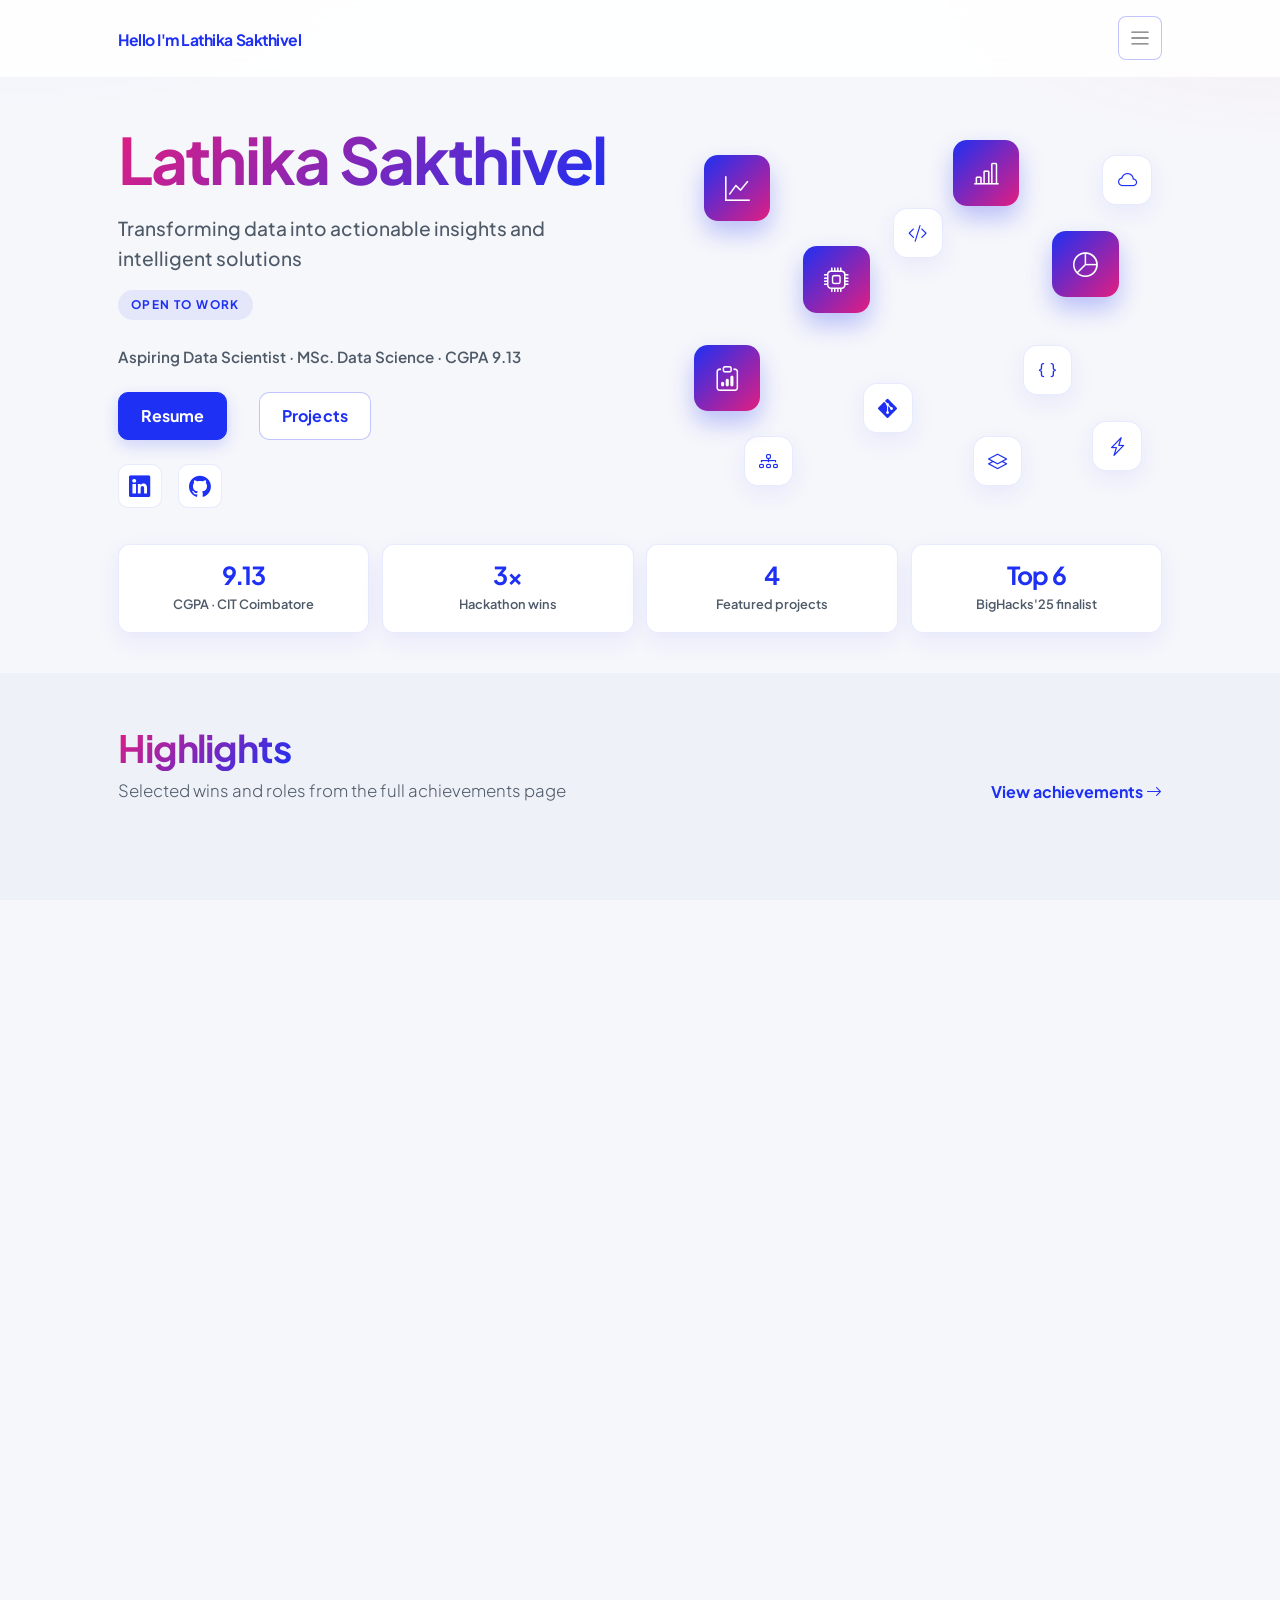
==== index.html @ 899dee3c "Show the About photos in full so they are not cropped. Co-authored-by: Cursor <cursoragent@cursor.co" ====
<!DOCTYPE html>
<html lang="en">
    <head>
        <meta charset="utf-8" />
        <meta name="viewport" content="width=device-width, initial-scale=1, shrink-to-fit=no" />
        <meta name="description" content="Data Science Portfolio of Lathika Sakthivel - AI Developer, ML Engineer, and Data Analyst" />
        <meta name="author" content="Lathika Sakthivel" />
        <title>Portfolio - Lathika Sakthivel</title>
        <link rel="canonical" href="https://lathikasakthivel.github.io/" />
        <!-- Favicon-->
        <link rel="icon" type="image/x-icon" href="assets/favicon.ico" />
        <!-- Custom Google font-->
        <link rel="preconnect" href="https://fonts.googleapis.com" />
        <link rel="preconnect" href="https://fonts.gstatic.com" crossorigin />
        <link href="https://fonts.googleapis.com/css2?family=Plus+Jakarta+Sans:wght@100;200;300;400;500;600;700;800;900&amp;display=swap" rel="stylesheet" />
        <!-- Bootstrap icons-->
        <link href="https://cdn.jsdelivr.net/npm/bootstrap-icons@1.8.1/font/bootstrap-icons.css" rel="stylesheet" />
        <!-- Core theme CSS (includes Bootstrap)-->
        <link href="css/styles.css" rel="stylesheet" />
        <link href="css/enhance.css?v=3" rel="stylesheet" />
    </head>
    <body class="d-flex flex-column h-100">
        <main class="flex-shrink-0">
            <!-- Navigation-->
            <nav class="navbar navbar-expand-lg navbar-light bg-white py-3 site-nav sticky-top">
                <div class="container px-5">
                    <a class="navbar-brand" href="/"><span class="fw-bolder text-primary">Hello I'm Lathika Sakthivel</span></a>
                    <button class="navbar-toggler" type="button" data-bs-toggle="collapse" data-bs-target="#navbarSupportedContent" aria-controls="navbarSupportedContent" aria-expanded="false" aria-label="Toggle navigation"><span class="navbar-toggler-icon"></span></button>
                    <div class="collapse navbar-collapse" id="navbarSupportedContent">
                        <ul class="navbar-nav ms-auto mb-2 mb-lg-0 small fw-bolder">
                            <li class="nav-item"><a class="nav-link" href="/">Home</a></li>
                            <li class="nav-item"><a class="nav-link" href="about.html">About</a></li>
                            <li class="nav-item"><a class="nav-link" href="resume.html">Resume</a></li>
                            <li class="nav-item"><a class="nav-link" href="projects.html">Projects</a></li>
                            <li class="nav-item"><a class="nav-link" href="skills.html">Skills</a></li>
                            <li class="nav-item"><a class="nav-link" href="achievements.html">Achievements</a></li>
                            <li class="nav-item"><a class="nav-link" href="gallery.html">Gallery</a></li>
                            <li class="nav-item"><a class="nav-link" href="contact.html">Contact</a></li>
                        </ul>
                    </div>
                </div>
            </nav>
            <!-- Header-->
            <header class="py-5 hero home-hero">
                <div class="container px-5 pb-5">
                    <div class="row gx-5 align-items-center gy-4">
                        <div class="col-lg-6">
                            <div class="hero-copy text-center text-lg-start">
                                <h1 class="display-3 fw-bolder mb-5"><span class="text-gradient d-inline">Lathika Sakthivel</span></h1>
                                <div class="fs-3 fw-light text-muted">Transforming data into actionable insights and intelligent solutions</div>
                                <div class="fs-4 fw-light text-muted mb-5 status-pill">OPEN TO WORK</div>
                                <p class="hero-kicker">Aspiring Data Scientist · MSc. Data Science · CGPA 9.13</p>
                                <div class="d-grid gap-3 d-sm-flex justify-content-sm-center justify-content-lg-start mb-3">
                                    <a class="btn btn-primary btn-lg px-5 py-3 me-sm-3 fs-6 fw-bolder" href="resume.html">Resume</a>
                                    <a class="btn btn-outline-dark btn-lg px-5 py-3 fs-6 fw-bolder" href="projects.html">Projects</a>
                                </div>
                                <div class="d-flex justify-content-center justify-content-lg-start fs-2 gap-3 mt-4 social-links">
                                    <a class="social-link" href="https://www.linkedin.com/in/lathika-sakthivel-data?utm_source=share&utm_campaign=share_via&utm_content=profile&utm_medium=android_app" aria-label="LinkedIn"><i class="bi bi-linkedin"></i></a>
                                    <a class="social-link" href="https://github.com/lathikasakthivel" aria-label="GitHub"><i class="bi bi-github"></i></a>
                                </div>
                            </div>
                        </div>
                        <div class="col-lg-6">
                            <div class="hero-float" aria-hidden="true">
                                <span class="float-icon is-data d1"><i class="bi bi-graph-up"></i></span>
                                <span class="float-icon is-data d2"><i class="bi bi-bar-chart-line"></i></span>
                                <span class="float-icon is-data d3"><i class="bi bi-pie-chart"></i></span>
                                <span class="float-icon is-data d4"><i class="bi bi-cpu"></i></span>
                                <span class="float-icon is-data d5"><i class="bi bi-clipboard-data"></i></span>
                                <span class="float-icon d6"><i class="bi bi-code-slash"></i></span>
                                <span class="float-icon d7"><i class="bi bi-braces"></i></span>
                                <span class="float-icon d8"><i class="bi bi-cloud"></i></span>
                                <span class="float-icon d9"><i class="bi bi-git"></i></span>
                                <span class="float-icon d10"><i class="bi bi-diagram-3"></i></span>
                                <span class="float-icon d11"><i class="bi bi-layers"></i></span>
                                <span class="float-icon d12"><i class="bi bi-lightning-charge"></i></span>
                            </div>
                        </div>
                    </div>
                    <div class="hero-stats">
                        <div class="stat-card">
                            <strong>9.13</strong>
                            <span>CGPA · CIT Coimbatore</span>
                        </div>
                        <div class="stat-card">
                            <strong>3×</strong>
                            <span>Hackathon wins</span>
                        </div>
                        <div class="stat-card">
                            <strong>4</strong>
                            <span>Featured projects</span>
                        </div>
                        <div class="stat-card">
                            <strong>Top 6</strong>
                            <span>BigHacks'25 finalist</span>
                        </div>
                    </div>
                </div>
            </header>
            <!-- Highlights-->
            <section class="bg-light py-5">
                <div class="container px-5">
                    <div class="home-section-head">
                        <div>
                            <h2 class="display-5 fw-bolder mb-2"><span class="text-gradient d-inline">Highlights</span></h2>
                            <p class="lead mb-0">Selected wins and roles from the full achievements page</p>
                        </div>
                        <a class="home-link" href="achievements.html">View achievements <i class="bi bi-arrow-right"></i></a>
                    </div>
                    <div class="row g-4">
                        <div class="col-md-6 col-xl-3">
                            <a class="card highlight-card h-100 text-decoration-none" href="achievements.html">
                                <img src="assets/UnHack'25.jpeg" class="card-img-top" alt="UnHack 2025 Hackathon">
                                <div class="card-body p-4">
                                    <span class="badge bg-primary mb-2">Winner</span>
                                    <h3 class="card-title">UnHack 2025</h3>
                                    <p class="card-text mb-0">KLA · problem-solving under time constraints</p>
                                </div>
                            </a>
                        </div>
                        <div class="col-md-6 col-xl-3">
                            <a class="card highlight-card h-100 text-decoration-none" href="achievements.html">
                                <img src="assets/Thinnklytics'25.jpeg" class="card-img-top" alt="Thinklytics Login 2025">
                                <div class="card-body p-4">
                                    <span class="badge bg-primary mb-2">Winner</span>
                                    <h3 class="card-title">Thinklytics Login 2025</h3>
                                    <p class="card-text mb-0">PSG College of Technology</p>
                                </div>
                            </a>
                        </div>
                        <div class="col-md-6 col-xl-3">
                            <a class="card highlight-card h-100 text-decoration-none" href="achievements.html">
                                <img src="assets/CodeSprint'25.jpeg" class="card-img-top" alt="Code Sprint Login 2025">
                                <div class="card-body p-4">
                                    <span class="badge bg-primary mb-2">Winner</span>
                                    <h3 class="card-title">Code Sprint Login 2025</h3>
                                    <p class="card-text mb-0">PSG College of Technology</p>
                                </div>
                            </a>
                        </div>
                        <div class="col-md-6 col-xl-3">
                            <a class="card highlight-card h-100 text-decoration-none" href="achievements.html">
                                <img src="assets/WEC.jpg" class="card-img-top" alt="Women Empowerment Cell">
                                <div class="card-body p-4">
                                    <span class="badge bg-secondary mb-2">Leadership</span>
                                    <h3 class="card-title">Joint Secretary</h3>
                                    <p class="card-text mb-0">Women Empowerment Cell · CIT</p>
                                </div>
                            </a>
                        </div>
                    </div>
                </div>
            </section>
            <!-- Featured projects-->
            <section class="py-5">
                <div class="container px-5">
                    <div class="home-section-head">
                        <div>
                            <h2 class="display-5 fw-bolder mb-2"><span class="text-gradient d-inline">Featured projects</span></h2>
                            <p class="lead mb-0">A snapshot of the work on the projects page</p>
                        </div>
                        <a class="home-link" href="projects.html">View all projects <i class="bi bi-arrow-right"></i></a>
                    </div>
                    <div class="row g-4">
                        <div class="col-lg-4">
                            <div class="card project-card h-100">
                                <div class="p-4">
                                    <h3 class="fw-bolder">AutoEDA</h3>
                                    <p>An AutoEDA platform leveraging LSTM Autoencoders, RNNs, and Attention Mechanisms to automate EDA processes and detect anomalies in complex datasets. Reduced manual EDA time by 70%.</p>
                                    <p class="tech-row"><span class="tech-badge">Python</span><span class="tech-badge">TensorFlow</span><span class="tech-badge">LSTM</span><span class="tech-badge">Flask</span></p>
                                    <a href="projects.html" class="btn btn-outline-dark mt-2">Read more</a>
                                </div>
                            </div>
                        </div>
                        <div class="col-lg-4">
                            <div class="card project-card h-100">
                                <div class="p-4">
                                    <h3 class="fw-bolder">NetraTax</h3>
                                    <p>A full-stack GNN-powered fraud detection system to analyze GST invoice networks and identify suspicious patterns like shell companies, circular trading, and duplicate invoices.</p>
                                    <p class="tech-row"><span class="tech-badge">Python</span><span class="tech-badge">FastAPI</span><span class="tech-badge">PyTorch-Geometric</span></p>
                                    <a href="projects.html" class="btn btn-outline-dark mt-2">Read more</a>
                                </div>
                            </div>
                        </div>
                        <div class="col-lg-4">
                            <div class="card project-card h-100">
                                <div class="p-4">
                                    <h3 class="fw-bolder">Air Quality Monitoring</h3>
                                    <p>An IoT and ML integrated system for real-time industrial air quality monitoring with safety alerts, reducing manual monitoring time by 70% and forecasting critical events 5 minutes in advance.</p>
                                    <p class="tech-row"><span class="tech-badge">ESP32</span><span class="tech-badge">Python</span><span class="tech-badge">Streamlit</span><span class="tech-badge">Firebase</span></p>
                                    <a href="projects.html" class="btn btn-outline-dark mt-2">Read more</a>
                                </div>
                            </div>
                        </div>
                    </div>
                </div>
            </section>
            <!-- Skills teaser-->
            <section class="bg-light py-5">
                <div class="container px-5">
                    <div class="home-section-head">
                        <div>
                            <h2 class="display-5 fw-bolder mb-2"><span class="text-gradient d-inline">Skills</span></h2>
                            <p class="lead mb-0">Core tools from the full skills page</p>
                        </div>
                        <a class="home-link" href="skills.html">View all skills <i class="bi bi-arrow-right"></i></a>
                    </div>
                    <div class="home-skill-wrap">
                        <span class="tech-badge">Python</span>
                        <span class="tech-badge">C#</span>
                        <span class="tech-badge">SQL</span>
                        <span class="tech-badge">ASP.NET Core</span>
                        <span class="tech-badge">Next.js</span>
                        <span class="tech-badge">React</span>
                        <span class="tech-badge">PyTorch</span>
                        <span class="tech-badge">TensorFlow</span>
                        <span class="tech-badge">Scikit-learn</span>
                        <span class="tech-badge">PowerBI</span>
                        <span class="tech-badge">LSTM / Autoencoders</span>
                        <span class="tech-badge">Graph Neural Networks</span>
                        <span class="tech-badge">Pandas</span>
                        <span class="tech-badge">NumPy</span>
                        <span class="tech-badge">Streamlit</span>
                        <span class="tech-badge">Data Visualization</span>
                    </div>
                </div>
            </section>
            <!-- Gallery trailer-->
            <section class="py-5">
                <div class="container px-5">
                    <div class="home-section-head">
                        <div>
                            <h2 class="display-5 fw-bolder mb-2"><span class="text-gradient d-inline">From the gallery</span></h2>
                            <p class="lead mb-0">Event photos from hackathons, expos, and leadership work</p>
                        </div>
                        <a class="home-link" href="gallery.html">Open gallery <i class="bi bi-arrow-right"></i></a>
                    </div>
                    <div class="home-gallery">
                        <a class="home-shot card" href="gallery.html">
                            <img src="assets/UNHACK2.jpeg" alt="UnHack 2025 Hackathon">
                            <span>UnHack 2025 · Winner</span>
                        </a>
                        <a class="home-shot card" href="gallery.html">
                            <img src="assets/BigHacks'25.jpeg" alt="BigHacks'25">
                            <span>BigHacks'25 · Top 6</span>
                        </a>
                        <a class="home-shot card" href="gallery.html">
                            <img src="assets/COLIGO1.jpeg" alt="ColigoAI Design Challenge">
                            <span>ColigoAI · 2nd Runner Up</span>
                        </a>
                        <a class="home-shot card" href="gallery.html">
                            <img src="assets/KARPAGAM.jpeg" alt="National Level Project Expo 2025">
                            <span>Project Expo · Top 20</span>
                        </a>
                        <a class="home-shot card" href="gallery.html">
                            <img src="assets/PaperPresentation'25.jpeg" alt="Paper Presentation Mechatrix'25">
                            <span>Mechatrix'25 · Runner Up</span>
                        </a>
                        <a class="home-shot card" href="gallery.html">
                            <img src="assets/WEC2.jpeg" alt="Women Empowerment Cell">
                            <span>Women Empowerment Cell</span>
                        </a>
                    </div>
                </div>
            </section>
            <!-- About teaser-->
            <section class="bg-light py-5">
                <div class="container px-5">
                    <div class="row gx-5 align-items-center gy-4">
                        <div class="col-lg-5">
                            <div class="about-mosaic">
                                <img src="assets/Rotaract.jpeg" alt="Rotaract Club of CIT">
                                <img src="assets/EDC2.jpeg" alt="Entrepreneur Development Cell">
                            </div>
                        </div>
                        <div class="col-lg-7">
                            <h2 class="display-5 fw-bolder mb-3"><span class="text-gradient d-inline">About Me</span></h2>
                            <p class="lead fw-light mb-4">Aspiring Data Scientist with a strong foundation in machine learning and deep learning techniques</p>
                            <div class="about-copy">
                                <p class="text-muted">As an aspiring Data Scientist pursuing my MSc. in Data Science with a stellar CGPA of 9.13, I am passionate about transforming complex data into actionable insights. I completed a 6-month Software Developer internship at Intellifer Systems (June 2026 – November 2026), working on PranaLabs with ASP.NET Core, Next.js, and PostgreSQL.</p>
                                <p class="text-muted">I've developed innovative solutions like AutoEDA, an automated exploratory data analysis platform using LSTM Autoencoders and Attention Mechanisms, and NetraTax, a GNN-powered tax fraud detection system.</p>
                            </div>
                            <a class="btn btn-outline-dark mt-3" href="about.html">More about me</a>
                        </div>
                    </div>
                </div>
            </section>
            <!-- Call to action-->
            <section class="py-5 bg-gradient-primary-to-secondary text-white">
                <div class="container px-5 my-5">
                    <div class="text-center">
                        <h2 class="display-4 fw-bolder mb-4">Let's build something together</h2>
                        <a class="btn btn-outline-light btn-lg px-5 py-3 fs-6 fw-bolder" href="contact.html">Contact me</a>
                    </div>
                </div>
            </section>
        </main>
        <!-- Footer-->
        <footer class="bg-white py-4 mt-auto">
            <div class="container px-5">
            </div>
        </footer>
        <!-- Bootstrap core JS-->
        <script src="https://cdn.jsdelivr.net/npm/bootstrap@5.2.3/dist/js/bootstrap.bundle.min.js"></script>
        <!-- Core theme JS-->
        <script src="js/scripts.js"></script>
        <script src="js/enhance.js?v=2"></script>
    </body>
</html>
---- css/enhance.css ----
/* ============================================================
   Portfolio UI — unified design system
   Palette: primary #1e30f3 · secondary #e21e80 · light surfaces
   ============================================================ */

:root {
  --primary: #1e30f3;
  --secondary: #e21e80;
  --background: #f6f7fb;
  --surface: #ffffff;
  --text: #1b2430;
  --muted-text: #4f5a68;
  --border: rgba(30, 48, 243, 0.1);
  --shadow: 0 8px 24px rgba(30, 48, 243, 0.07);
  --radius: 12px;
  --transition: 0.35s cubic-bezier(0.22, 1, 0.36, 1);
  --nav-h: 4.25rem;
  --page-pad: clamp(1rem, 4vw, 3rem);
  --card-pad: clamp(1.2rem, 3vw, 3rem);
  --ease-out: cubic-bezier(0.22, 1, 0.36, 1);
}

html {
  scroll-behavior: smooth;
  overflow-x: hidden;
  -webkit-text-size-adjust: 100%;
}

body {
  color: var(--text);
  background-color: var(--background);
  line-height: 1.7;
  overflow-x: hidden;
  overflow-wrap: break-word;
  min-height: 100vh;
  min-height: 100dvh;
}

body::before {
  content: "";
  pointer-events: none;
  position: fixed;
  inset: 0;
  z-index: 0;
  background:
    radial-gradient(720px 320px at 0% -8%, rgba(30, 48, 243, 0.05), transparent 58%),
    radial-gradient(640px 280px at 100% 0%, rgba(226, 30, 128, 0.04), transparent 55%);
}

main,
.navbar,
footer,
.skip-link {
  position: relative;
  z-index: 1;
}

img,
svg,
video,
iframe {
  max-width: 100%;
}

h1, h2, h3, h4, h5 {
  letter-spacing: -0.03em;
  line-height: 1.22;
  color: var(--text);
  text-wrap: balance;
  overflow-wrap: break-word;
  max-width: 100%;
  white-space: normal;
}

p {
  color: var(--muted-text);
}

.lead {
  color: var(--muted-text);
  line-height: 1.6;
  font-size: clamp(1rem, 1.4vw, 1.05rem);
  max-width: 40rem;
}

.text-center:not(.text-lg-start) .lead {
  margin-inline: auto;
}

@media (min-width: 992px) {
  .text-lg-start .lead,
  .text-lg-start .fs-3 {
    margin-inline: 0 auto;
  }
}

.text-muted {
  color: var(--muted-text) !important;
}

.text-gradient {
  color: var(--primary);
  background-image: linear-gradient(315deg, #1e30f3 0%, #e21e80 100%);
  -webkit-background-clip: text;
  background-clip: text;
  -webkit-text-fill-color: transparent;
  white-space: normal;
  box-decoration-break: clone;
  -webkit-box-decoration-break: clone;
}

.skip-link {
  position: absolute;
  left: 1rem;
  top: -3rem;
  z-index: 1100;
  background: var(--primary);
  color: #fff;
  padding: 0.55rem 0.85rem;
  border-radius: 8px;
  font-weight: 700;
}

.skip-link:focus {
  top: 0.75rem;
  color: #fff;
}

/* ---------- Nav ---------- */
.navbar {
  min-height: var(--nav-h);
}

.site-nav,
.navbar.sticky-top {
  backdrop-filter: blur(16px);
  background: rgba(255, 255, 255, 0.9) !important;
  border-bottom: 1px solid transparent;
  transition: box-shadow var(--transition), border-color var(--transition), background var(--transition);
  z-index: 1030;
}

.navbar.is-scrolled {
  border-bottom-color: var(--border);
  box-shadow: 0 6px 18px rgba(27, 36, 48, 0.05);
  background: rgba(255, 255, 255, 0.96) !important;
}

.navbar > .container {
  align-items: center;
}

.navbar-brand {
  flex: 0 1 auto;
  max-width: calc(100% - 4.5rem);
  min-width: 0;
  line-height: 1.2;
  overflow: hidden;
  text-overflow: ellipsis;
  white-space: nowrap;
}

.navbar-brand span {
  font-weight: 800;
  letter-spacing: -0.03em;
  font-size: 0.98rem;
}

.navbar-nav {
  gap: 0.1rem;
}

.navbar-nav .nav-link {
  color: var(--muted-text) !important;
  padding: 0.4rem 0.62rem !important;
  border-radius: 8px;
  font-size: 0.86rem;
  transition: color var(--transition), background var(--transition);
}

.navbar-nav .nav-link:hover,
.navbar-nav .nav-link:focus-visible {
  color: var(--primary) !important;
  background: rgba(30, 48, 243, 0.06);
}

.navbar-nav .nav-link.active {
  color: var(--primary) !important;
  background: rgba(30, 48, 243, 0.08);
}

.navbar-toggler {
  width: 44px;
  height: 44px;
  display: inline-flex;
  align-items: center;
  justify-content: center;
  border: 1px solid rgba(30, 48, 243, 0.28);
  background: #fff;
  border-radius: 8px;
  padding: 0.35rem;
  margin-left: auto;
  flex: 0 0 44px;
}

.navbar-toggler-icon {
  display: block;
  width: 1.35rem;
  height: 1.35rem;
}

.navbar-toggler:focus-visible {
  box-shadow: 0 0 0 3px rgba(30, 48, 243, 0.2);
}

@media (min-width: 1400px) {
  .navbar-brand {
    max-width: none;
    overflow: visible;
    white-space: normal;
  }

  .navbar-brand span {
    font-size: 1.02rem;
  }
}

/* Keep the hamburger until xxl so 8 links never wrap on laptops */
@media (max-width: 1399.98px) {
  .navbar-expand-lg .navbar-toggler {
    display: inline-flex !important;
  }

  .navbar-expand-lg .navbar-collapse {
    display: none !important;
    flex-basis: 100%;
    flex-grow: 1;
    align-items: stretch;
  }

  .navbar-expand-lg .navbar-collapse.show,
  .navbar-expand-lg .navbar-collapse.collapsing {
    display: flex !important;
    flex-direction: column;
  }

  .navbar-expand-lg .navbar-nav {
    flex-direction: column !important;
    padding-top: 0.35rem;
  }

  .navbar-expand-lg .navbar-nav .nav-link {
    padding: 0.7rem 0.8rem !important;
    font-size: 0.95rem;
  }

  .navbar-collapse.show,
  .navbar-collapse.collapsing {
    border-top: 1px solid var(--border);
    margin-top: 0.65rem;
    padding-top: 0.35rem;
  }
}

/* ---------- Buttons ---------- */
.btn {
  border-radius: 10px !important;
  font-weight: 700;
  letter-spacing: 0.01em;
  min-height: 44px;
  display: inline-flex;
  align-items: center;
  justify-content: center;
  white-space: nowrap;
  transition: transform var(--transition), box-shadow var(--transition), background var(--transition), border-color var(--transition), color var(--transition);
}

.btn-lg {
  min-height: 48px;
  padding: 0.7rem 1.35rem !important;
}

.btn-primary {
  background: var(--primary);
  border-color: var(--primary);
  box-shadow: 0 6px 16px rgba(30, 48, 243, 0.18);
}

.btn-primary:hover,
.btn-primary:focus-visible {
  background: #1826c2;
  border-color: #1826c2;
  transform: translateY(-2px);
  box-shadow: 0 12px 24px rgba(30, 48, 243, 0.24);
}

.btn-outline-dark {
  color: var(--primary);
  border-color: rgba(30, 48, 243, 0.28);
  background: var(--surface);
}

.btn-outline-dark:hover,
.btn-outline-dark:focus-visible {
  background: var(--primary);
  border-color: var(--primary);
  color: #fff;
  transform: translateY(-2px);
}

.btn-outline-light:hover,
.btn-outline-light:focus-visible {
  transform: translateY(-2px);
  color: var(--primary);
  background: #fff;
}

.btn:focus-visible {
  outline: 2px solid var(--primary);
  outline-offset: 3px;
}

/* ---------- Cards ---------- */
.card {
  background: var(--surface);
  border: 1px solid var(--border) !important;
  border-radius: var(--radius) !important;
  box-shadow: var(--shadow);
  overflow: hidden;
  transition: transform var(--transition), box-shadow var(--transition), border-color var(--transition);
}

.timeline-item.card,
.timeline .card {
  overflow: visible;
}

.rounded-4 {
  border-radius: var(--radius) !important;
}

.card:hover,
.cert-card:hover {
  transform: translateY(-5px);
  box-shadow: 0 16px 32px rgba(30, 48, 243, 0.12);
  border-color: rgba(30, 48, 243, 0.2) !important;
}

.card-img-top,
.carousel-item img {
  height: clamp(160px, 28vw, 210px);
  width: 100%;
  max-width: 100%;
  object-fit: cover;
  object-position: center;
  transition: transform 0.5s var(--ease-out);
}

.card:hover .card-img-top,
.card:hover .carousel-item img {
  transform: scale(1.04);
}

.card.overflow-hidden,
.carousel {
  overflow: hidden;
}

.card-title,
.card h2,
.card h5 {
  color: var(--text);
}

.row > *,
.col,
[class*="col-"] {
  min-width: 0;
}

.card-text,
.card p,
.card .col-lg-8,
.card .col-lg-8 div {
  max-width: none;
  color: var(--muted-text);
}

.card.mb-5,
.project-card.mb-5 {
  margin-bottom: 1.25rem !important;
}

.card.mb-4 {
  margin-bottom: 1rem !important;
}

.card ul {
  padding-left: 1.15rem;
  margin-bottom: 0;
}

.card li + li {
  margin-top: 0.35rem;
}

/* ---------- Hero ---------- */
.hero,
header.py-5 {
  padding-top: clamp(1.5rem, 4vw, 2.75rem) !important;
  padding-bottom: clamp(1.5rem, 3.5vw, 2.5rem) !important;
}

header .container.pb-5 {
  padding-bottom: 0 !important;
}

header h1.display-3 {
  font-size: clamp(1.6rem, 8vw, 4rem);
  font-weight: 800;
  margin-bottom: 1rem !important;
  max-width: 100%;
  min-width: 0;
}

header .fs-3 {
  font-size: clamp(1.02rem, 1.5vw, 1.22rem) !important;
  font-weight: 500 !important;
  color: var(--muted-text) !important;
  max-width: 36rem;
  line-height: 1.55;
  margin-bottom: 0.85rem;
}

.status-pill,
header .fs-4 {
  display: inline-flex;
  align-items: center;
  gap: 0.45rem;
  margin-top: 0.2rem;
  margin-bottom: 1.5rem !important;
  padding: 0.32rem 0.8rem;
  border-radius: 999px;
  background: rgba(30, 48, 243, 0.08);
  color: var(--primary) !important;
  font-size: 0.74rem !important;
  font-weight: 700 !important;
  letter-spacing: 0.12em;
  text-transform: uppercase;
}

.profile {
  height: 20.5rem !important;
  width: 20.5rem !important;
  max-width: min(20.5rem, 86vw);
  max-height: min(20.5rem, 86vw);
  margin-top: 0 !important;
  border-radius: 24px !important;
  box-shadow: 0 18px 40px rgba(30, 48, 243, 0.16);
  overflow: hidden;
}

.profile .profile-img {
  height: 100% !important;
  max-height: none !important;
  width: 100%;
  object-fit: cover;
  object-position: top center;
  position: absolute !important;
  inset: 0;
  left: 0 !important;
  bottom: 0 !important;
  transform: none !important;
}

.profile .dots-1,
.profile .dots-2,
.profile .dots-3,
.profile .dots-4 {
  display: none;
}

@media (min-width: 992px) {
  header .text-center {
    text-align: left !important;
  }
}

/* ---------- Sections ---------- */
section.py-5,
.bg-light.py-5 {
  padding-top: clamp(2.25rem, 5vw, 3.25rem) !important;
  padding-bottom: clamp(2.25rem, 5vw, 3.25rem) !important;
}

.container.px-5 {
  padding-left: max(var(--page-pad), env(safe-area-inset-left, 0px)) !important;
  padding-right: max(var(--page-pad), env(safe-area-inset-right, 0px)) !important;
}

.container.px-5.mb-5,
.container.px-5.my-5 {
  margin-bottom: clamp(1.25rem, 3vw, 2rem) !important;
}

.container.px-5.my-5 {
  margin-top: clamp(1.25rem, 3vw, 2rem) !important;
}

.bg-light {
  background-color: #eef1f8 !important;
}

.display-5 {
  font-size: clamp(1.45rem, 6vw, 2.35rem);
  font-weight: 800;
  max-width: 100%;
}

.display-4 {
  font-size: clamp(1.4rem, 3vw, 2.2rem) !important;
}

.text-center.mb-5 {
  margin-bottom: clamp(1.35rem, 3vw, 2rem) !important;
}

.about-section .my-5,
section .my-5 {
  margin-top: 0.5rem !important;
  margin-bottom: 0.5rem !important;
}

.hero-copy {
  max-width: min(44rem, 100%);
  min-width: 0;
  margin-inline: auto;
}

header,
section {
  max-width: 100%;
}

@media (min-width: 992px) {
  .hero-copy {
    margin-inline: 0;
  }
}

.social-links {
  flex-wrap: wrap;
}

.social-link,
.fs-2 a {
  display: inline-flex;
  min-width: 44px;
  min-height: 44px;
  align-items: center;
  justify-content: center;
  border-radius: 10px;
  background: var(--surface);
  border: 1px solid var(--border);
  color: var(--primary) !important;
  -webkit-text-fill-color: var(--primary);
  background-image: none;
  text-decoration: none;
  font-size: 1.35rem;
  transition: transform var(--transition), box-shadow var(--transition), border-color var(--transition);
}

.social-link i,
.fs-2 a i {
  color: var(--primary);
  -webkit-text-fill-color: var(--primary);
  background: none;
}

.social-link:hover,
.social-link:focus-visible,
.fs-2 a:hover,
.fs-2 a:focus-visible {
  transform: translateY(-2px);
  box-shadow: var(--shadow);
  border-color: rgba(30, 48, 243, 0.28);
  color: var(--primary) !important;
}

.timeline .card {
  margin-left: 0.1rem;
}

/* ---------- Skills ---------- */
.skill-chip,
.bg-light.rounded-4.p-3 {
  background: #f3f5fb !important;
  border: 1px solid var(--border);
  border-radius: 10px !important;
  color: var(--text);
  font-weight: 600;
  font-size: 0.92rem;
  min-height: 52px;
  width: 100%;
  transition: transform var(--transition), border-color var(--transition), background var(--transition);
}

.skill-chip:hover,
.bg-light.rounded-4.p-3:hover {
  transform: translateY(-2px);
  border-color: rgba(30, 48, 243, 0.28);
  background: #fff !important;
}

.card .row.mb-4 {
  margin-bottom: 0.75rem !important;
}

.row.row-cols-1.row-cols-md-3 {
  --bs-gutter-y: 0.85rem;
}

.row.row-cols-1.row-cols-md-3 > [class*="col"] {
  margin-bottom: 0 !important;
}

.chip-list {
  display: grid;
  grid-template-columns: 1fr;
  gap: 0.65rem;
  padding-left: 0;
  list-style: none;
  margin-bottom: 0;
}

.chip-list li {
  margin: 0;
  padding: 0.8rem 0.95rem;
  background: #f3f5fb;
  border: 1px solid var(--border);
  border-radius: 10px;
  font-weight: 600;
  color: var(--text);
}

.tech-row {
  display: flex;
  flex-wrap: wrap;
  gap: 0.4rem;
  align-items: center;
  margin-bottom: 0.35rem;
}

.tech-row strong {
  width: 100%;
  margin-bottom: 0.1rem;
  color: var(--text);
  font-size: 0.75rem;
  letter-spacing: 0.08em;
  text-transform: uppercase;
}

.tech-badge {
  display: inline-flex;
  align-items: center;
  padding: 0.26rem 0.6rem;
  border-radius: 999px;
  background: rgba(30, 48, 243, 0.08);
  color: var(--primary);
  font-size: 0.76rem;
  font-weight: 600;
  border: 1px solid rgba(30, 48, 243, 0.12);
}

/* ---------- Timeline ---------- */
.timeline {
  position: relative;
  padding-left: 1.25rem;
}

.timeline::before {
  content: "";
  position: absolute;
  left: 4px;
  top: 0.55rem;
  bottom: 0.55rem;
  width: 2px;
  background: linear-gradient(180deg, var(--primary), var(--secondary));
  opacity: 0.3;
}

.timeline-item {
  position: relative;
  margin-bottom: 1rem;
}

.timeline-item::before {
  content: "";
  position: absolute;
  left: -1.18rem;
  top: 1.15rem;
  width: 10px;
  height: 10px;
  border-radius: 50%;
  background: var(--surface);
  border: 2px solid var(--primary);
  box-shadow: 0 0 0 3px rgba(30, 48, 243, 0.1);
}

.date-badge {
  display: inline-block;
  margin-bottom: 0.3rem;
  padding: 0.18rem 0.55rem;
  border-radius: 999px;
  background: rgba(226, 30, 128, 0.08);
  color: var(--secondary);
  font-size: 0.72rem;
  font-weight: 700;
  letter-spacing: 0.04em;
}

/* ---------- Project cards ---------- */
.project-card {
  border-left: 3px solid var(--primary) !important;
}

.project-card .p-5 {
  padding: clamp(1.15rem, 2.6vw, 1.7rem) !important;
  width: 100%;
}

.project-card h2 {
  font-size: clamp(1.12rem, 2vw, 1.28rem);
  margin-bottom: 0.7rem;
  line-height: 1.3;
}

.project-card p {
  margin-bottom: 0.85rem;
}

.project-card .btn {
  margin-top: 0.35rem;
}

.project-card .d-flex.justify-content-center {
  width: 100%;
}

/* ---------- Certifications ---------- */
.cert-grid {
  display: grid;
  grid-template-columns: repeat(2, minmax(0, 1fr));
  gap: 0.8rem;
}

.cert-card {
  padding: 1.05rem 1.1rem;
  background: var(--surface);
  border: 1px solid var(--border);
  border-radius: var(--radius);
  box-shadow: var(--shadow);
  color: var(--muted-text);
  transition: transform var(--transition), box-shadow var(--transition), border-color var(--transition);
}

.cert-card strong {
  display: block;
  color: var(--primary);
  font-size: 0.74rem;
  letter-spacing: 0.08em;
  text-transform: uppercase;
  margin-bottom: 0.3rem;
}

/* ---------- Contact ---------- */
.contact-panel {
  background: var(--surface);
  width: 100%;
}

.contact-panel a {
  color: var(--primary);
  font-weight: 600;
  overflow-wrap: anywhere;
}

.contact-panel h5 {
  font-size: 0.82rem;
  letter-spacing: 0.04em;
  text-transform: uppercase;
  color: var(--muted-text);
}

.contact-panel.p-5,
.card.p-5 {
  padding: var(--card-pad) !important;
}

.contact-panel .d-flex.align-items-center {
  min-width: 0;
}

.contact-panel .d-flex.align-items-center > div:last-child {
  min-width: 0;
}

/* ---------- Gallery / badges ---------- */
.badge {
  border-radius: 999px;
  font-weight: 600;
  letter-spacing: 0.02em;
  white-space: nowrap;
  text-align: center;
  flex: 0 0 auto;
}

.card-body.p-4 {
  padding: clamp(1rem, 2.2vw, 1.15rem) !important;
}

.card-body.p-5 {
  padding: var(--card-pad) !important;
}

.card-title {
  font-size: 1.02rem;
  font-weight: 700;
}

.card-body > .d-flex.justify-content-between {
  gap: 0.5rem 0.75rem;
  align-items: flex-start !important;
  flex-wrap: wrap;
}

.card-body > .d-flex.justify-content-between .card-title {
  flex: 1 1 10rem;
  min-width: 0;
  text-align: left;
}

.card-body > .d-flex.justify-content-between .badge {
  margin-left: auto;
}

/* ---------- Resume heading + CTA ---------- */
.d-flex.align-items-center.justify-content-between.mb-4 {
  gap: 0.85rem;
  flex-wrap: wrap;
}

.bg-gradient-primary-to-secondary.text-white {
  padding-top: clamp(2rem, 4vw, 2.75rem) !important;
  padding-bottom: clamp(2rem, 4vw, 2.75rem) !important;
}

.bg-gradient-primary-to-secondary.text-white h2 {
  color: #fff;
  max-width: 18ch;
  margin-inline: auto;
}

.feature {
  border-radius: 10px !important;
  flex-shrink: 0;
}

/* ---------- Footer ---------- */
footer {
  border-top: 1px solid var(--border);
  background: var(--surface) !important;
  padding-top: 0.85rem !important;
  padding-bottom: 0.85rem !important;
  min-height: 0;
}

footer .container:empty {
  display: none;
}

/* ---------- Reveal / motion ---------- */
@keyframes rise-in {
  from {
    opacity: 0;
    translate: 0 18px;
  }
  to {
    opacity: 1;
    translate: 0 0;
  }
}

.hero-copy > * {
  animation: rise-in 0.7s var(--ease-out) both;
}

.hero-copy > *:nth-child(1) { animation-delay: 0.04s; }
.hero-copy > *:nth-child(2) { animation-delay: 0.14s; }
.hero-copy > *:nth-child(3) { animation-delay: 0.24s; }
.hero-copy > *:nth-child(4) { animation-delay: 0.34s; }

.reveal {
  opacity: 0;
  translate: 0 18px;
  transition:
    opacity 0.55s var(--ease-out) var(--reveal-delay, 0ms),
    translate 0.55s var(--ease-out) var(--reveal-delay, 0ms);
}

.reveal.is-in {
  opacity: 1;
  translate: 0 0;
}

/* ---------- About copy ---------- */
.about-copy p + p {
  margin-top: 0.9rem;
}

.about-copy p {
  max-width: none;
}

/* ---------- Resume split cards ---------- */
.bg-light.p-4.rounded-4 {
  border: 1px solid var(--border);
  background: #f3f5fb !important;
}

/* ---------- Home trailer ---------- */
.home-hero .hero-copy {
  max-width: 38rem;
}

.home-hero h1.display-3 {
  font-size: clamp(1.55rem, 6.5vw, 4rem);
}

.hero-kicker {
  color: var(--muted-text);
  font-weight: 600;
  font-size: clamp(0.82rem, 2vw, 0.95rem);
  margin-bottom: 1.35rem;
  max-width: 28rem;
}

.hero-float {
  position: relative;
  width: 100%;
  min-height: 380px;
  overflow: visible;
}

.float-icon {
  position: absolute !important;
  display: inline-flex !important;
  align-items: center;
  justify-content: center;
  width: 3.1rem;
  height: 3.1rem;
  border-radius: 14px;
  background: var(--surface);
  color: var(--primary);
  border: 1px solid var(--border);
  box-shadow: var(--shadow);
  font-size: 1.2rem;
  animation: hero-drift 4.6s ease-in-out infinite;
}

.float-icon.is-data {
  width: 4.15rem;
  height: 4.15rem;
  font-size: 1.55rem;
  color: #fff;
  background: linear-gradient(135deg, #1e30f3 0%, #e21e80 100%);
  border: 0;
  box-shadow: 0 12px 24px rgba(30, 48, 243, 0.28);
  z-index: 2;
}

.float-icon.d1 { left: 8%; top: 8%; animation-delay: 0s; }
.float-icon.d2 { left: 58%; top: 4%; animation-delay: 0.35s; }
.float-icon.d3 { left: 78%; top: 28%; animation-delay: 0.7s; }
.float-icon.d4 { left: 28%; top: 32%; animation-delay: 0.2s; }
.float-icon.d5 { left: 6%; top: 58%; animation-delay: 1s; }
.float-icon.d6 { left: 46%; top: 22%; animation-delay: 0.55s; }
.float-icon.d7 { left: 72%; top: 58%; animation-delay: 1.15s; }
.float-icon.d8 { left: 88%; top: 8%; animation-delay: 0.9s; }
.float-icon.d9 { left: 40%; top: 68%; animation-delay: 0.4s; }
.float-icon.d10 { left: 16%; top: 82%; animation-delay: 1.3s; }
.float-icon.d11 { left: 62%; top: 82%; animation-delay: 0.15s; }
.float-icon.d12 { left: 86%; top: 78%; animation-delay: 0.8s; }

@keyframes hero-drift {
  0%, 100% { transform: translate(0, 0); }
  50% { transform: translate(0, -14px); }
}

.float-icon.d2,
.float-icon.d6,
.float-icon.d10 { animation-name: hero-drift-alt; }

@keyframes hero-drift-alt {
  0%, 100% { transform: translate(0, 0); }
  50% { transform: translate(10px, -10px); }
}

.hero-stats {
  display: grid;
  grid-template-columns: repeat(4, minmax(0, 1fr));
  gap: 0.8rem;
  margin-top: 2.25rem;
}

.stat-card {
  background: var(--surface);
  border: 1px solid var(--border);
  border-radius: var(--radius);
  box-shadow: var(--shadow);
  padding: 1rem 1.1rem;
  text-align: center;
}

.stat-card strong {
  display: block;
  color: var(--primary);
  font-size: clamp(1.2rem, 2vw, 1.55rem);
  letter-spacing: -0.03em;
  line-height: 1.2;
}

.stat-card span {
  display: block;
  margin-top: 0.2rem;
  color: var(--muted-text);
  font-size: 0.8rem;
  font-weight: 600;
}

.home-section-head {
  display: flex;
  align-items: flex-end;
  justify-content: space-between;
  gap: 1rem;
  flex-wrap: wrap;
  margin-bottom: 1.75rem;
}

.home-section-head .lead {
  margin-bottom: 0;
}

.home-link {
  color: var(--primary);
  font-weight: 700;
  text-decoration: none;
  white-space: nowrap;
}

.home-link:hover,
.home-link:focus-visible {
  color: var(--secondary);
}

.highlight-card .card-title {
  font-size: 1.05rem;
  margin-bottom: 0.35rem;
}

.highlight-card .card-img-top {
  height: 168px;
}

.home-skill-wrap {
  display: flex;
  flex-wrap: wrap;
  gap: 0.55rem;
}

.home-skill-wrap .tech-badge {
  padding: 0.5rem 0.85rem;
  font-size: 0.86rem;
  background: var(--surface);
}

.home-gallery {
  display: grid;
  grid-template-columns: repeat(3, minmax(0, 1fr));
  gap: 0.85rem;
}

.home-shot {
  position: relative;
  display: block;
  overflow: hidden;
  text-decoration: none;
  min-height: 0;
}

.home-shot img {
  height: 210px;
  width: 100%;
  max-width: none;
  object-fit: cover;
  transition: transform 0.5s var(--ease-out);
}

.home-shot span {
  position: absolute;
  left: 0.7rem;
  right: 0.7rem;
  bottom: 0.7rem;
  color: #fff;
  font-size: 0.82rem;
  font-weight: 700;
  text-shadow: 0 1px 8px rgba(27, 36, 48, 0.55);
}

.home-shot::after {
  content: "";
  position: absolute;
  inset: 0;
  background: linear-gradient(180deg, transparent 48%, rgba(27, 36, 48, 0.62) 100%);
  pointer-events: none;
}

.home-shot:hover img,
.home-shot:focus-visible img {
  transform: scale(1.04);
}

.about-mosaic {
  display: grid;
  gap: 0.7rem;
}

.about-mosaic img {
  width: 100%;
  height: auto;
  aspect-ratio: 4 / 3;
  object-fit: contain;
  object-position: center;
  background: #eef1f8;
  border-radius: 16px;
  box-shadow: var(--shadow);
  max-width: none;
}

/* ---------- Responsive ---------- */
@media (max-width: 991.98px) {
  header .col-xxl-5,
  header .col-xxl-7 {
    flex: 0 0 100%;
    max-width: 100%;
    width: 100%;
  }

  .profile {
    margin-top: 1.5rem !important;
  }

  .card-body > .row.align-items-center > [class*="col"] {
    flex: 0 0 100%;
    max-width: 100%;
  }

  .card-body > .row.align-items-center.gx-5 {
    --bs-gutter-x: 1rem;
    --bs-gutter-y: 0.85rem;
  }

  .hero-copy {
    text-align: center;
  }

  .hero-copy .fs-3,
  .hero-copy .lead {
    margin-inline: auto;
  }

  .d-grid.gap-3.d-sm-flex {
    justify-content: center;
  }

  .hero-float {
    min-height: 280px;
    margin-top: 0.35rem;
  }

  .hero-stats {
    grid-template-columns: repeat(2, minmax(0, 1fr));
  }

  .home-gallery {
    grid-template-columns: repeat(2, minmax(0, 1fr));
  }

  .home-shot img {
    height: 170px;
  }
}

@media (max-width: 767.98px) {
  .navbar-nav .nav-link {
    padding: 0.7rem 0.8rem !important;
    font-size: 0.95rem;
  }

  .cert-grid {
    grid-template-columns: 1fr;
  }

  .timeline {
    padding-left: 1.1rem;
  }

  .timeline-item::before {
    left: -1.08rem;
    top: 1rem;
  }

  .d-flex.align-items-center.justify-content-between.mb-4 .btn {
    width: 100%;
  }

  .d-flex.align-items-center.justify-content-between.mb-4 h2,
  .d-flex.align-items-center.justify-content-between.mb-4 h3 {
    width: 100%;
  }
}

@media (max-width: 575.98px) {
  .hero-float {
    min-height: 220px;
  }

  .float-icon.d3 { left: 70%; top: 18%; }
  .float-icon.d7,
  .float-icon.d8,
  .float-icon.d10,
  .float-icon.d11,
  .float-icon.d12 {
    display: none !important;
  }

  .home-gallery,
  .hero-stats {
    grid-template-columns: 1fr 1fr;
  }

  .about-mosaic img {
    height: auto;
  }

  .btn-lg {
    width: 100%;
  }

  .d-grid.gap-3.d-sm-flex .btn {
    margin-right: 0 !important;
    width: 100%;
  }

  .profile {
    height: 16.5rem !important;
    width: 16.5rem !important;
  }

  .bg-light.p-4.rounded-4 {
    padding: 1rem !important;
  }

  .contact-panel .d-flex.align-items-center > .bg-light {
    flex-shrink: 0;
  }
}

@media (max-width: 380px) {
  .tech-badge {
    font-size: 0.72rem;
  }
}

@media (hover: none) {
  .card:hover,
  .cert-card:hover,
  .btn:hover,
  .skill-chip:hover,
  .bg-light.rounded-4.p-3:hover {
    transform: none;
  }

  .card:hover .card-img-top,
  .card:hover .carousel-item img,
  .home-shot:hover img {
    transform: none;
  }
}

@media (prefers-reduced-motion: reduce) {
  html {
    scroll-behavior: auto;
  }

  *,
  *::before,
  *::after {
    animation: none !important;
    transition: none !important;
  }

  .reveal,
  .hero-copy > *,
  .float-icon {
    opacity: 1 !important;
    translate: 0 !important;
    transform: none !important;
    animation: none !important;
  }

  .card:hover,
  .cert-card:hover,
  .btn:hover {
    transform: none;
  }
}
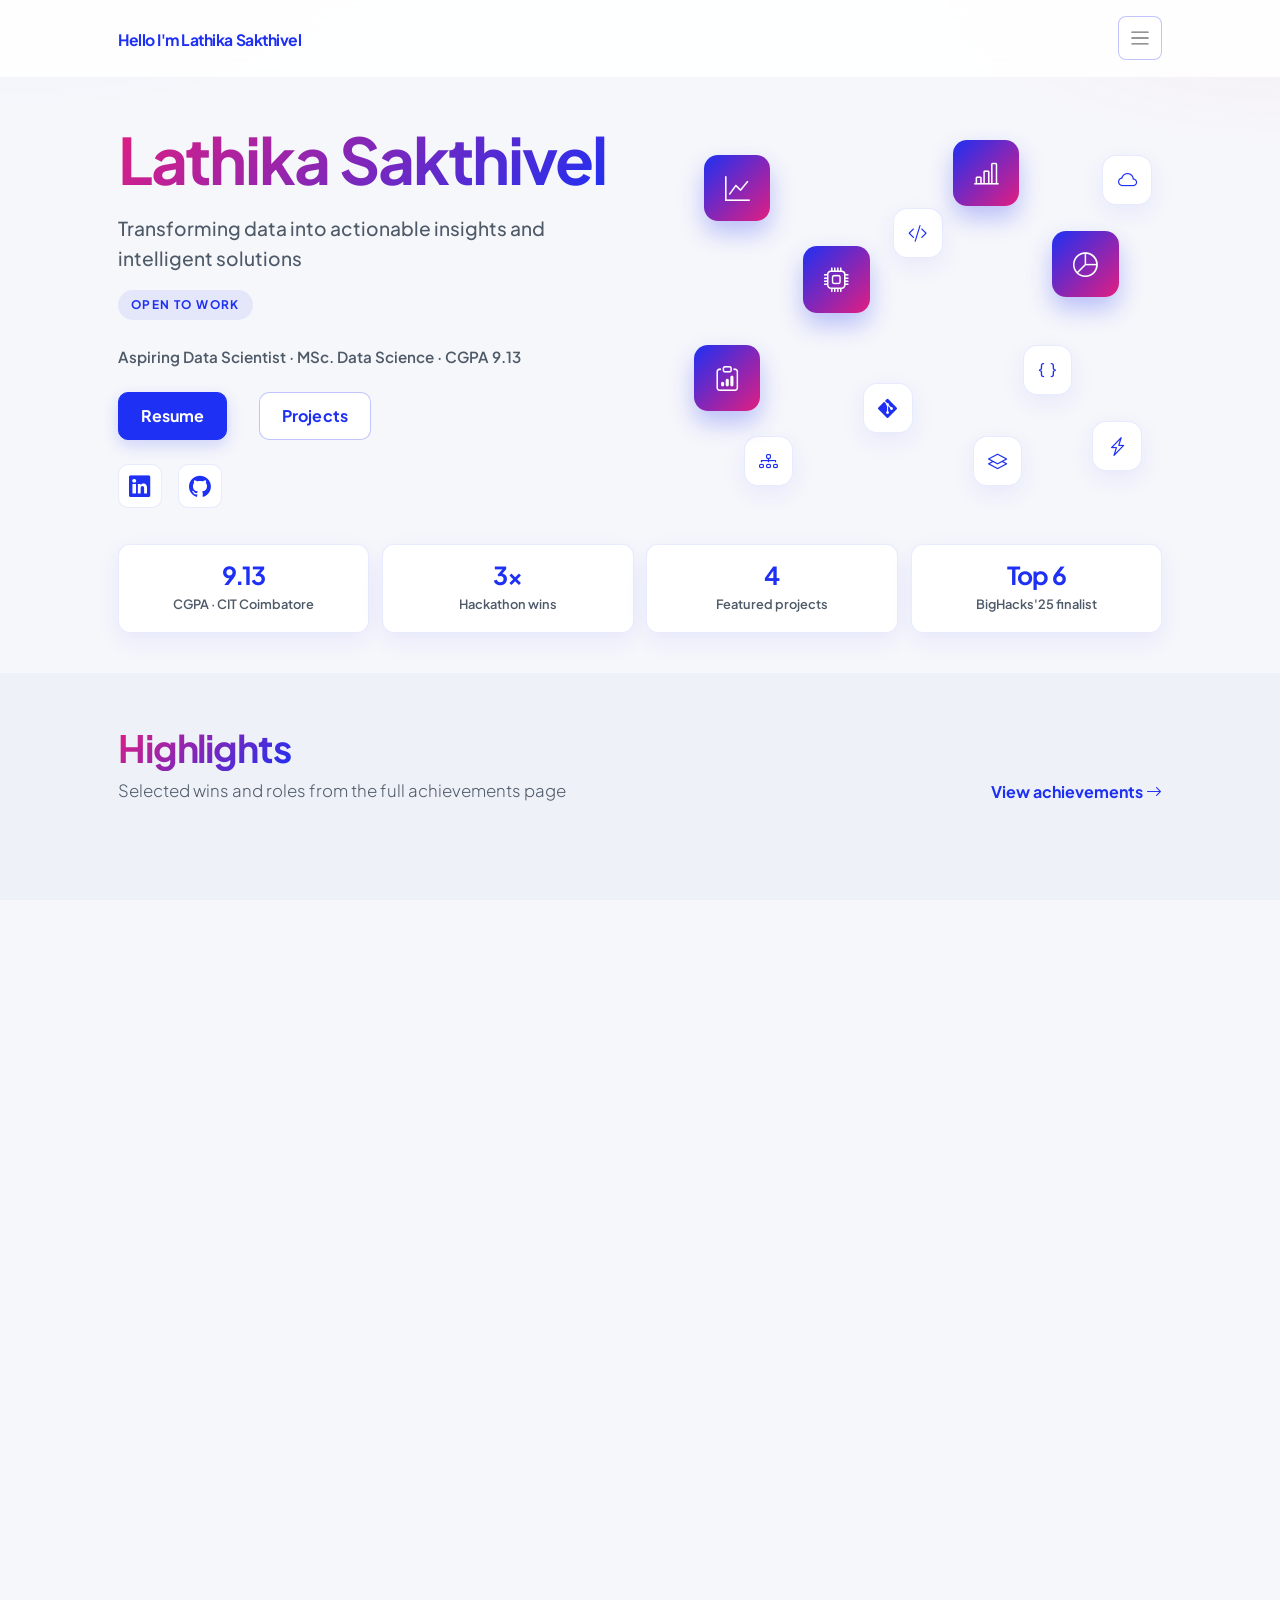
==== commit 838fa697: "Show two full About photos on the homepage without cropping. Co-authored-by: Cursor <cursoragent@cur" ====
--- a/index.html
+++ b/index.html
@@ -17,7 +17,7 @@
         <link href="https://cdn.jsdelivr.net/npm/bootstrap-icons@1.8.1/font/bootstrap-icons.css" rel="stylesheet" />
         <!-- Core theme CSS (includes Bootstrap)-->
         <link href="css/styles.css" rel="stylesheet" />
-        <link href="css/enhance.css?v=3" rel="stylesheet" />
+        <link href="css/enhance.css?v=4" rel="stylesheet" />
     </head>
     <body class="d-flex flex-column h-100">
         <main class="flex-shrink-0">
@@ -270,7 +270,7 @@
                         <div class="col-lg-5">
                             <div class="about-mosaic">
                                 <img src="assets/Rotaract.jpeg" alt="Rotaract Club of CIT">
-                                <img src="assets/EDC2.jpeg" alt="Entrepreneur Development Cell">
+                                <img src="assets/WEC.jpg" alt="Women Empowerment Cell">
                             </div>
                         </div>
                         <div class="col-lg-7">
--- a/css/enhance.css
+++ b/css/enhance.css
@@ -1132,19 +1132,19 @@
 
 .about-mosaic {
   display: grid;
-  gap: 0.7rem;
+  gap: 0.85rem;
 }
 
 .about-mosaic img {
+  display: block;
   width: 100%;
   height: auto;
-  aspect-ratio: 4 / 3;
   object-fit: contain;
   object-position: center;
-  background: #eef1f8;
+  background: var(--surface);
   border-radius: 16px;
   box-shadow: var(--shadow);
-  max-width: none;
+  max-width: 100%;
 }
 
 /* ---------- Responsive ---------- */
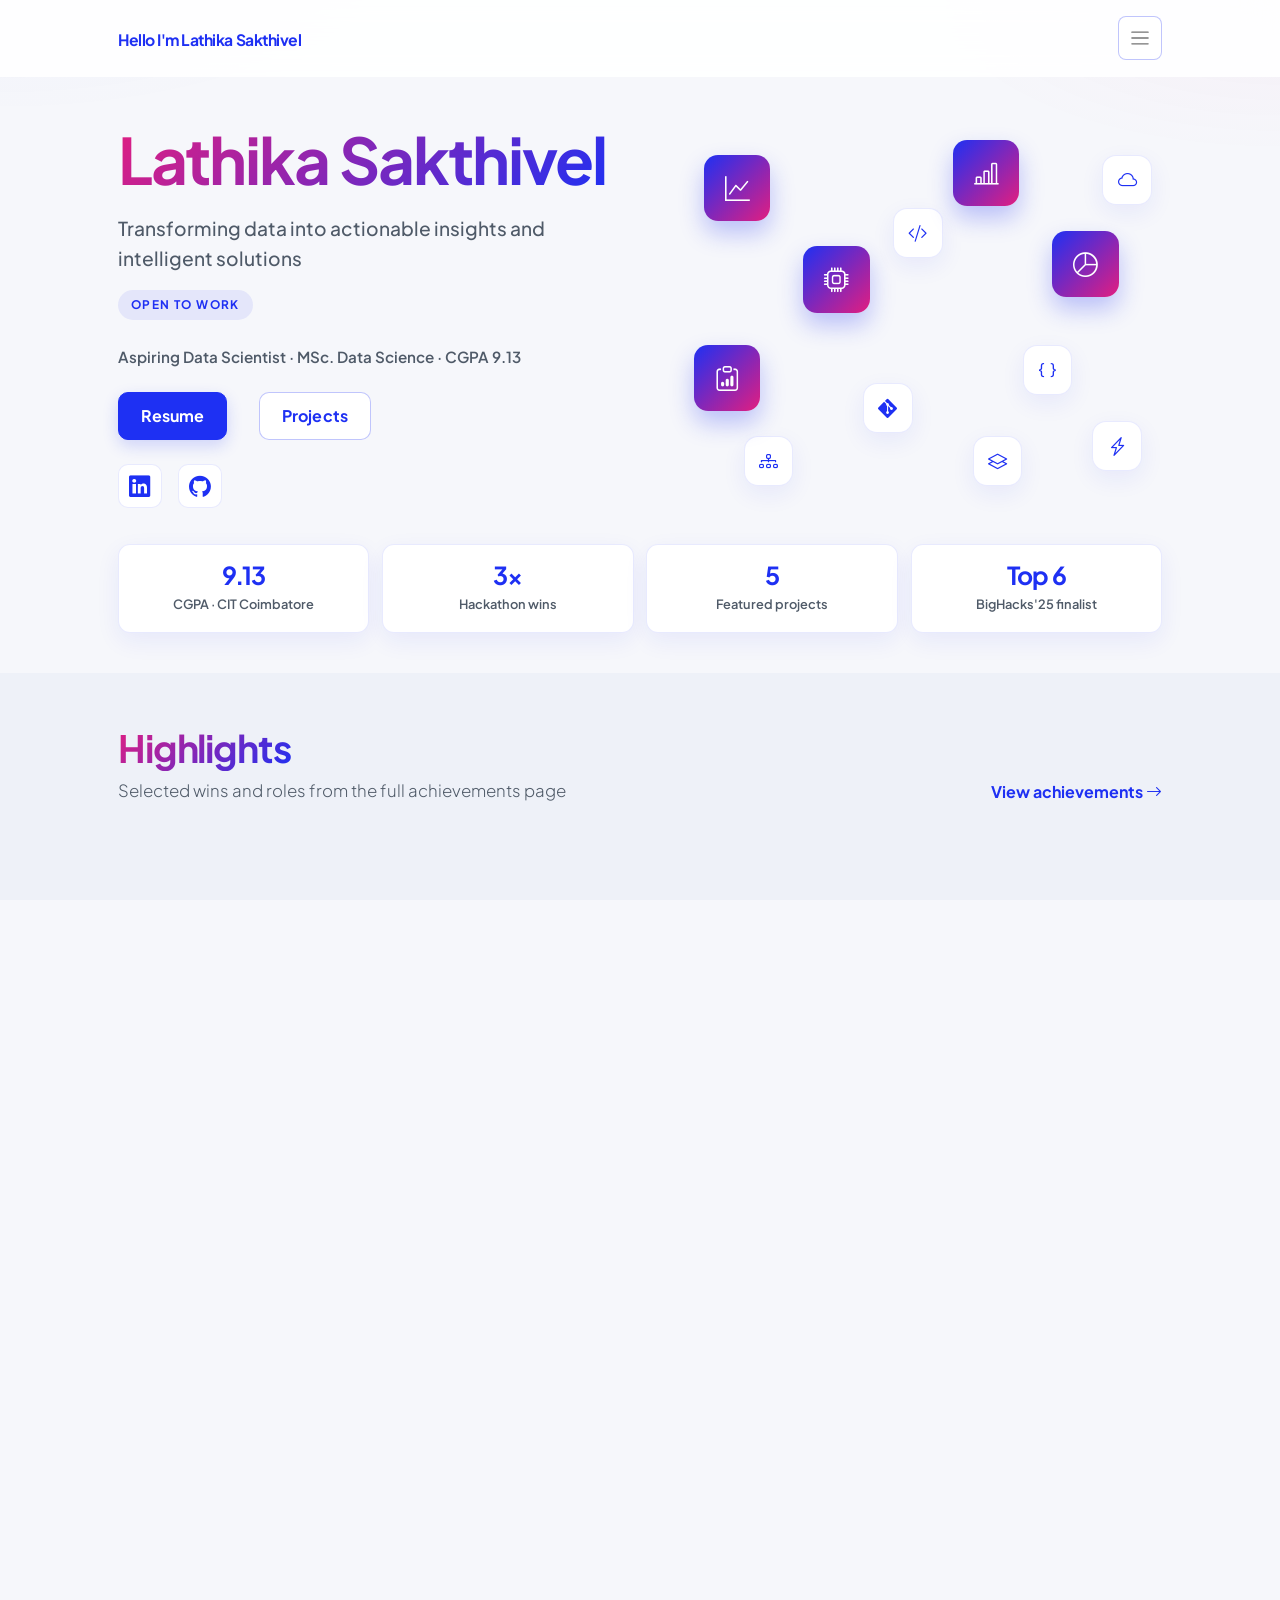
==== commit 6bb62654: "Add the laboratory commerce platform to Projects and featured sections. Co-authored-by: Cursor <curs" ====
--- a/index.html
+++ b/index.html
@@ -17,7 +17,7 @@
         <link href="https://cdn.jsdelivr.net/npm/bootstrap-icons@1.8.1/font/bootstrap-icons.css" rel="stylesheet" />
         <!-- Core theme CSS (includes Bootstrap)-->
         <link href="css/styles.css" rel="stylesheet" />
-        <link href="css/enhance.css?v=4" rel="stylesheet" />
+        <link href="css/enhance.css?v=5" rel="stylesheet" />
     </head>
     <body class="d-flex flex-column h-100">
         <main class="flex-shrink-0">
@@ -87,7 +87,7 @@
                             <span>Hackathon wins</span>
                         </div>
                         <div class="stat-card">
-                            <strong>4</strong>
+                            <strong>5</strong>
                             <span>Featured projects</span>
                         </div>
                         <div class="stat-card">
@@ -162,7 +162,17 @@
                         <a class="home-link" href="projects.html">View all projects <i class="bi bi-arrow-right"></i></a>
                     </div>
                     <div class="row g-4">
-                        <div class="col-lg-4">
+                        <div class="col-lg-6">
+                            <div class="card project-card h-100">
+                                <div class="p-4">
+                                    <h3 class="fw-bolder">Laboratory Commerce Platform</h3>
+                                    <p>An integrated laboratory commerce and diagnostic service platform with Customer, Vendor, and Admin portals for product sales, diagnostic bookings, laboratory management, and order fulfilment.</p>
+                                    <p class="tech-row"><span class="tech-badge">ASP.NET Core</span><span class="tech-badge">.NET 8</span><span class="tech-badge">Next.js</span><span class="tech-badge">PostgreSQL</span></p>
+                                    <a href="projects.html" class="btn btn-outline-dark mt-2">Read more</a>
+                                </div>
+                            </div>
+                        </div>
+                        <div class="col-lg-6">
                             <div class="card project-card h-100">
                                 <div class="p-4">
                                     <h3 class="fw-bolder">AutoEDA</h3>
@@ -172,7 +182,7 @@
                                 </div>
                             </div>
                         </div>
-                        <div class="col-lg-4">
+                        <div class="col-lg-6">
                             <div class="card project-card h-100">
                                 <div class="p-4">
                                     <h3 class="fw-bolder">NetraTax</h3>
@@ -182,7 +192,7 @@
                                 </div>
                             </div>
                         </div>
-                        <div class="col-lg-4">
+                        <div class="col-lg-6">
                             <div class="card project-card h-100">
                                 <div class="p-4">
                                     <h3 class="fw-bolder">Air Quality Monitoring</h3>
@@ -212,6 +222,7 @@
                         <span class="tech-badge">ASP.NET Core</span>
                         <span class="tech-badge">Next.js</span>
                         <span class="tech-badge">React</span>
+                        <span class="tech-badge">TypeScript</span>
                         <span class="tech-badge">PyTorch</span>
                         <span class="tech-badge">TensorFlow</span>
                         <span class="tech-badge">Scikit-learn</span>
@@ -278,7 +289,7 @@
                             <p class="lead fw-light mb-4">Aspiring Data Scientist with a strong foundation in machine learning and deep learning techniques</p>
                             <div class="about-copy">
                                 <p class="text-muted">As an aspiring Data Scientist pursuing my MSc. in Data Science with a stellar CGPA of 9.13, I am passionate about transforming complex data into actionable insights. I completed a 6-month Software Developer internship at Intellifer Systems (June 2026 – November 2026), working on PranaLabs with ASP.NET Core, Next.js, and PostgreSQL.</p>
-                                <p class="text-muted">I've developed innovative solutions like AutoEDA, an automated exploratory data analysis platform using LSTM Autoencoders and Attention Mechanisms, and NetraTax, a GNN-powered tax fraud detection system.</p>
+                                <p class="text-muted">I've developed solutions including an integrated laboratory commerce and diagnostic service platform with ASP.NET Core and Next.js, AutoEDA, an automated exploratory data analysis platform using LSTM Autoencoders and Attention Mechanisms, and NetraTax, a GNN-powered tax fraud detection system.</p>
                             </div>
                             <a class="btn btn-outline-dark mt-3" href="about.html">More about me</a>
                         </div>
--- a/css/enhance.css
+++ b/css/enhance.css
@@ -739,6 +739,23 @@
   margin-bottom: 0.85rem;
 }
 
+.project-card .project-kicker {
+  color: var(--muted-text);
+  font-weight: 600;
+  font-size: 0.92rem;
+  margin-bottom: 0.85rem;
+}
+
+.project-card ul {
+  margin: 0 0 0.85rem;
+  padding-left: 1.15rem;
+  color: var(--muted-text);
+}
+
+.project-card li {
+  margin-bottom: 0.4rem;
+}
+
 .project-card .btn {
   margin-top: 0.35rem;
 }
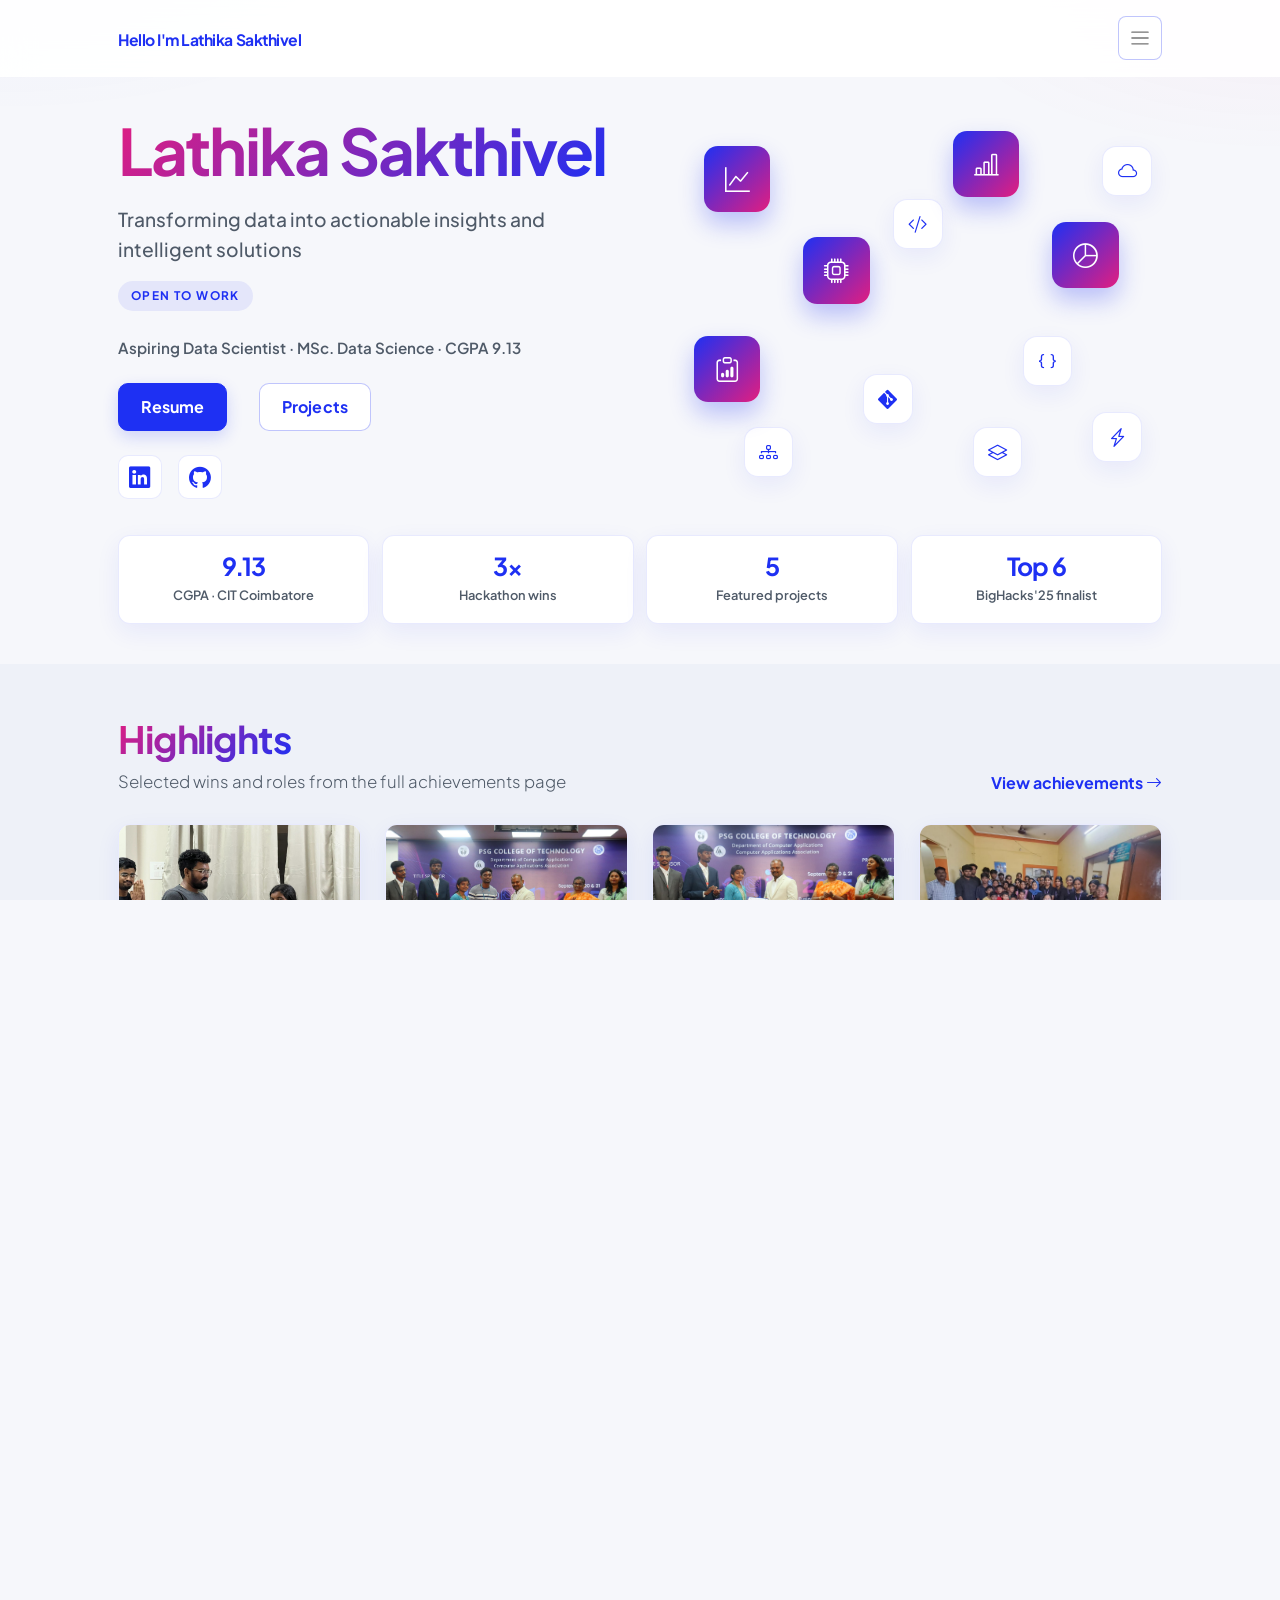
==== commit 53df6f58: "Keep the navbar fixed on scroll and add a palette-matched back-to-top button. Co-authored-by: Cursor" ====
--- a/index.html
+++ b/index.html
@@ -17,7 +17,7 @@
         <link href="https://cdn.jsdelivr.net/npm/bootstrap-icons@1.8.1/font/bootstrap-icons.css" rel="stylesheet" />
         <!-- Core theme CSS (includes Bootstrap)-->
         <link href="css/styles.css" rel="stylesheet" />
-        <link href="css/enhance.css?v=5" rel="stylesheet" />
+        <link href="css/enhance.css?v=9" rel="stylesheet" />
     </head>
     <body class="d-flex flex-column h-100">
         <main class="flex-shrink-0">
@@ -143,7 +143,7 @@
                                 <img src="assets/WEC.jpg" class="card-img-top" alt="Women Empowerment Cell">
                                 <div class="card-body p-4">
                                     <span class="badge bg-secondary mb-2">Leadership</span>
-                                    <h3 class="card-title">Joint Secretary</h3>
+                                    <h3 class="card-title">Club Advisor</h3>
                                     <p class="card-text mb-0">Women Empowerment Cell · CIT</p>
                                 </div>
                             </a>
@@ -315,6 +315,6 @@
         <script src="https://cdn.jsdelivr.net/npm/bootstrap@5.2.3/dist/js/bootstrap.bundle.min.js"></script>
         <!-- Core theme JS-->
         <script src="js/scripts.js"></script>
-        <script src="js/enhance.js?v=2"></script>
+        <script src="js/enhance.js?v=3"></script>
     </body>
 </html>
--- a/css/enhance.css
+++ b/css/enhance.css
@@ -34,6 +34,7 @@
   overflow-wrap: break-word;
   min-height: 100vh;
   min-height: 100dvh;
+  padding-top: var(--nav-h);
 }
 
 body::before {
@@ -133,17 +134,63 @@
 
 .site-nav,
 .navbar.sticky-top {
+  position: fixed !important;
+  top: 0;
+  left: 0;
+  right: 0;
+  width: 100%;
   backdrop-filter: blur(16px);
-  background: rgba(255, 255, 255, 0.9) !important;
+  background: rgba(255, 255, 255, 0.92) !important;
   border-bottom: 1px solid transparent;
   transition: box-shadow var(--transition), border-color var(--transition), background var(--transition);
-  z-index: 1030;
+  z-index: 1040;
 }
 
 .navbar.is-scrolled {
   border-bottom-color: var(--border);
-  box-shadow: 0 6px 18px rgba(27, 36, 48, 0.05);
-  background: rgba(255, 255, 255, 0.96) !important;
+  box-shadow: 0 8px 22px rgba(27, 36, 48, 0.08);
+  background: rgba(255, 255, 255, 0.98) !important;
+}
+
+.back-to-top {
+  position: fixed;
+  right: max(1rem, 2vw);
+  bottom: max(1rem, 2.5vw);
+  z-index: 1050;
+  width: 2.85rem;
+  height: 2.85rem;
+  display: inline-flex;
+  align-items: center;
+  justify-content: center;
+  border: 0;
+  border-radius: 999px;
+  color: #fff;
+  background: linear-gradient(135deg, var(--primary) 0%, var(--secondary) 100%);
+  box-shadow: 0 10px 24px rgba(30, 48, 243, 0.28);
+  opacity: 0;
+  visibility: hidden;
+  pointer-events: none;
+  transform: translateY(10px);
+  transition: opacity var(--transition), transform var(--transition), visibility var(--transition), box-shadow var(--transition);
+}
+
+.back-to-top.is-visible {
+  opacity: 1;
+  visibility: visible;
+  pointer-events: auto;
+  transform: translateY(0);
+}
+
+.back-to-top:hover,
+.back-to-top:focus-visible {
+  color: #fff;
+  box-shadow: 0 14px 28px rgba(226, 30, 128, 0.28);
+  transform: translateY(-2px);
+}
+
+.back-to-top:focus-visible {
+  outline: 2px solid rgba(30, 48, 243, 0.35);
+  outline-offset: 3px;
 }
 
 .navbar > .container {
@@ -588,7 +635,7 @@
 }
 
 .timeline .card {
-  margin-left: 0.1rem;
+  margin-left: 0;
 }
 
 /* ---------- Skills ---------- */
@@ -624,6 +671,30 @@
   margin-bottom: 0 !important;
 }
 
+.skill-block {
+  margin-bottom: 2rem;
+}
+
+.skill-block:last-child {
+  margin-bottom: 0;
+}
+
+.skill-grid {
+  display: grid;
+  grid-template-columns: repeat(3, minmax(0, 1fr));
+  gap: 0.85rem;
+}
+
+.skill-grid > div {
+  min-height: 3.35rem;
+}
+
+@media (max-width: 767.98px) {
+  .skill-grid {
+    grid-template-columns: 1fr;
+  }
+}
+
 .chip-list {
   display: grid;
   grid-template-columns: 1fr;
@@ -674,37 +745,45 @@
 
 /* ---------- Timeline ---------- */
 .timeline {
+  --track-x: 8px;
+  --dot: 12px;
+  --rail: 1.75rem;
   position: relative;
-  padding-left: 1.25rem;
+  padding-left: var(--rail);
 }
 
 .timeline::before {
   content: "";
   position: absolute;
-  left: 4px;
-  top: 0.55rem;
-  bottom: 0.55rem;
+  left: var(--track-x);
+  top: 2.4rem;
+  bottom: 2.4rem;
   width: 2px;
+  border-radius: 2px;
   background: linear-gradient(180deg, var(--primary), var(--secondary));
-  opacity: 0.3;
+  opacity: 0.35;
+  transform: translateX(-50%);
 }
 
 .timeline-item {
   position: relative;
   margin-bottom: 1rem;
+  overflow: visible;
 }
 
 .timeline-item::before {
   content: "";
   position: absolute;
-  left: -1.18rem;
-  top: 1.15rem;
-  width: 10px;
-  height: 10px;
+  left: calc(0px - var(--rail) + var(--track-x));
+  top: 50%;
+  width: var(--dot);
+  height: var(--dot);
   border-radius: 50%;
   background: var(--surface);
   border: 2px solid var(--primary);
   box-shadow: 0 0 0 3px rgba(30, 48, 243, 0.1);
+  transform: translate(-50%, -50%);
+  z-index: 2;
 }
 
 .date-badge {
@@ -1229,12 +1308,7 @@
   }
 
   .timeline {
-    padding-left: 1.1rem;
-  }
-
-  .timeline-item::before {
-    left: -1.08rem;
-    top: 1rem;
+    --rail: 1.5rem;
   }
 
   .d-flex.align-items-center.justify-content-between.mb-4 .btn {
@@ -1336,6 +1410,13 @@
     animation: none !important;
   }
 
+  .back-to-top,
+  .back-to-top.is-visible,
+  .back-to-top:hover,
+  .back-to-top:focus-visible {
+    transform: none !important;
+  }
+
   .card:hover,
   .cert-card:hover,
   .btn:hover {
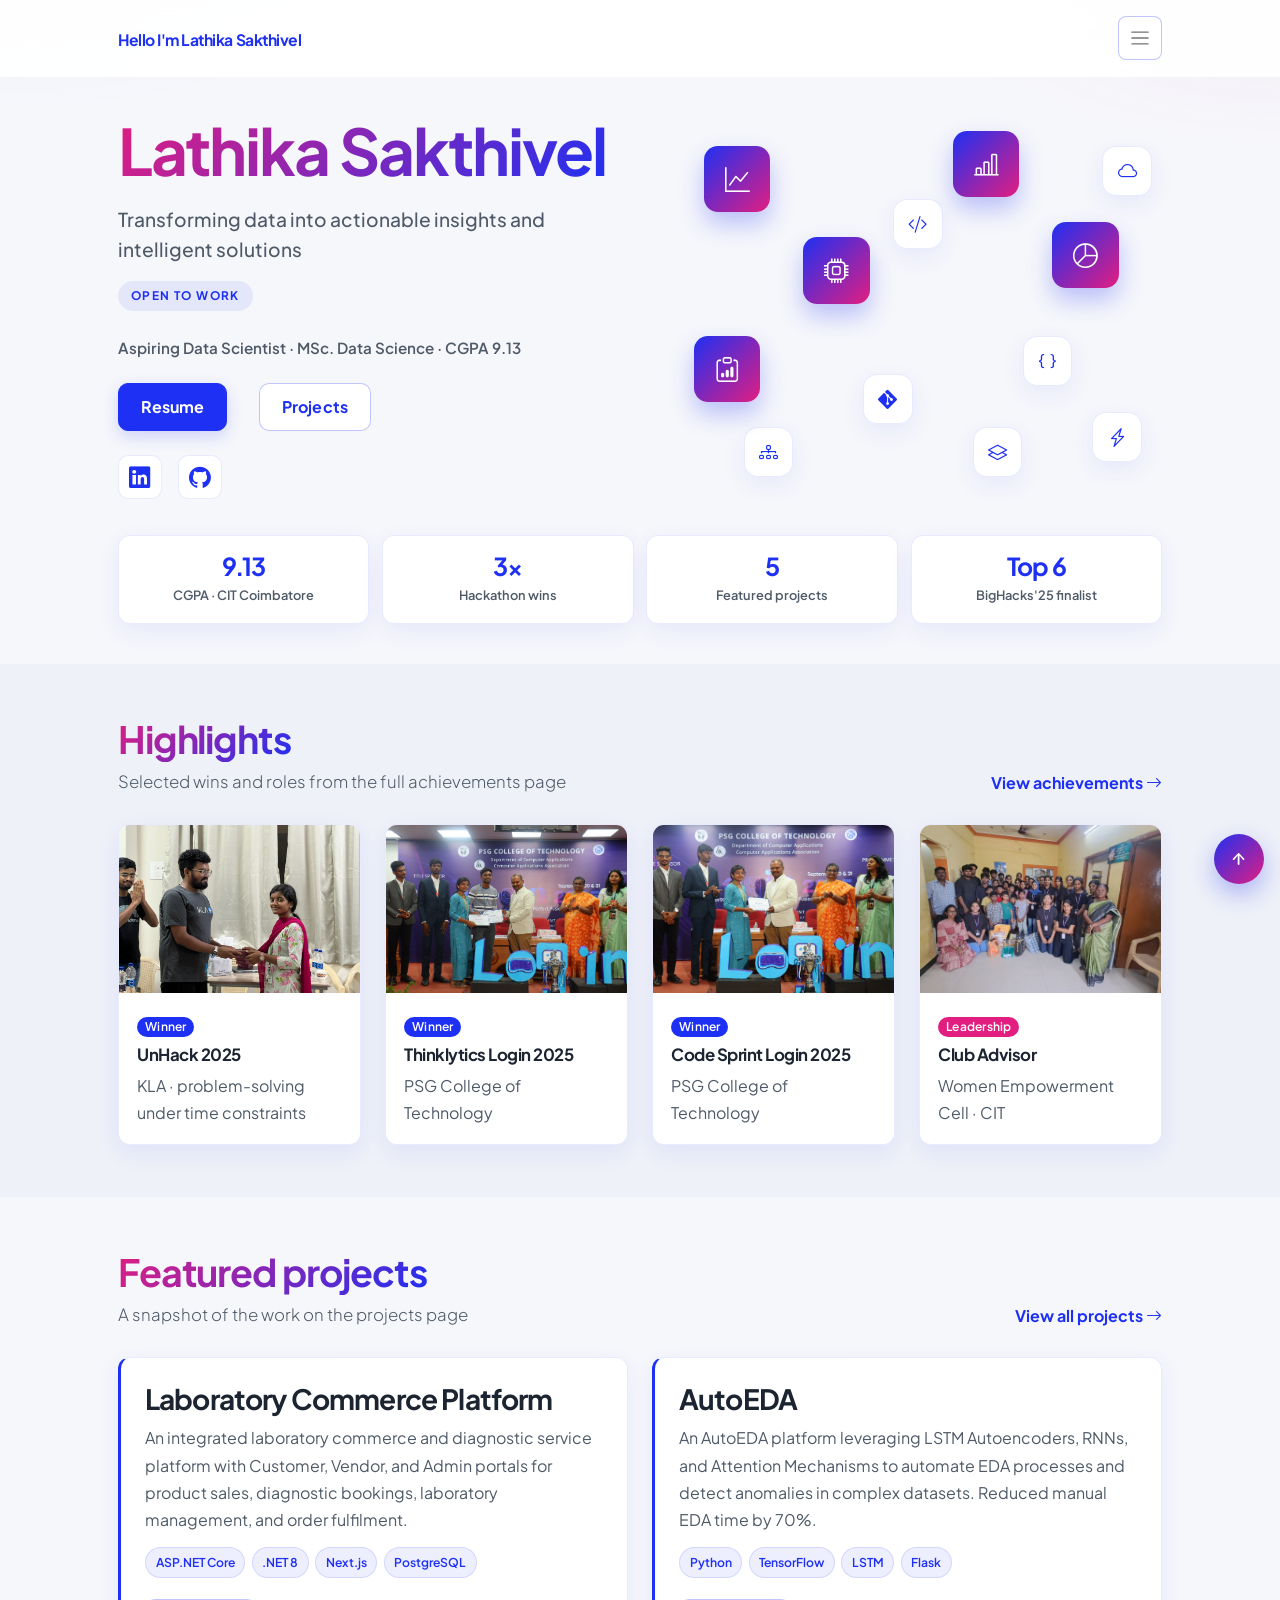
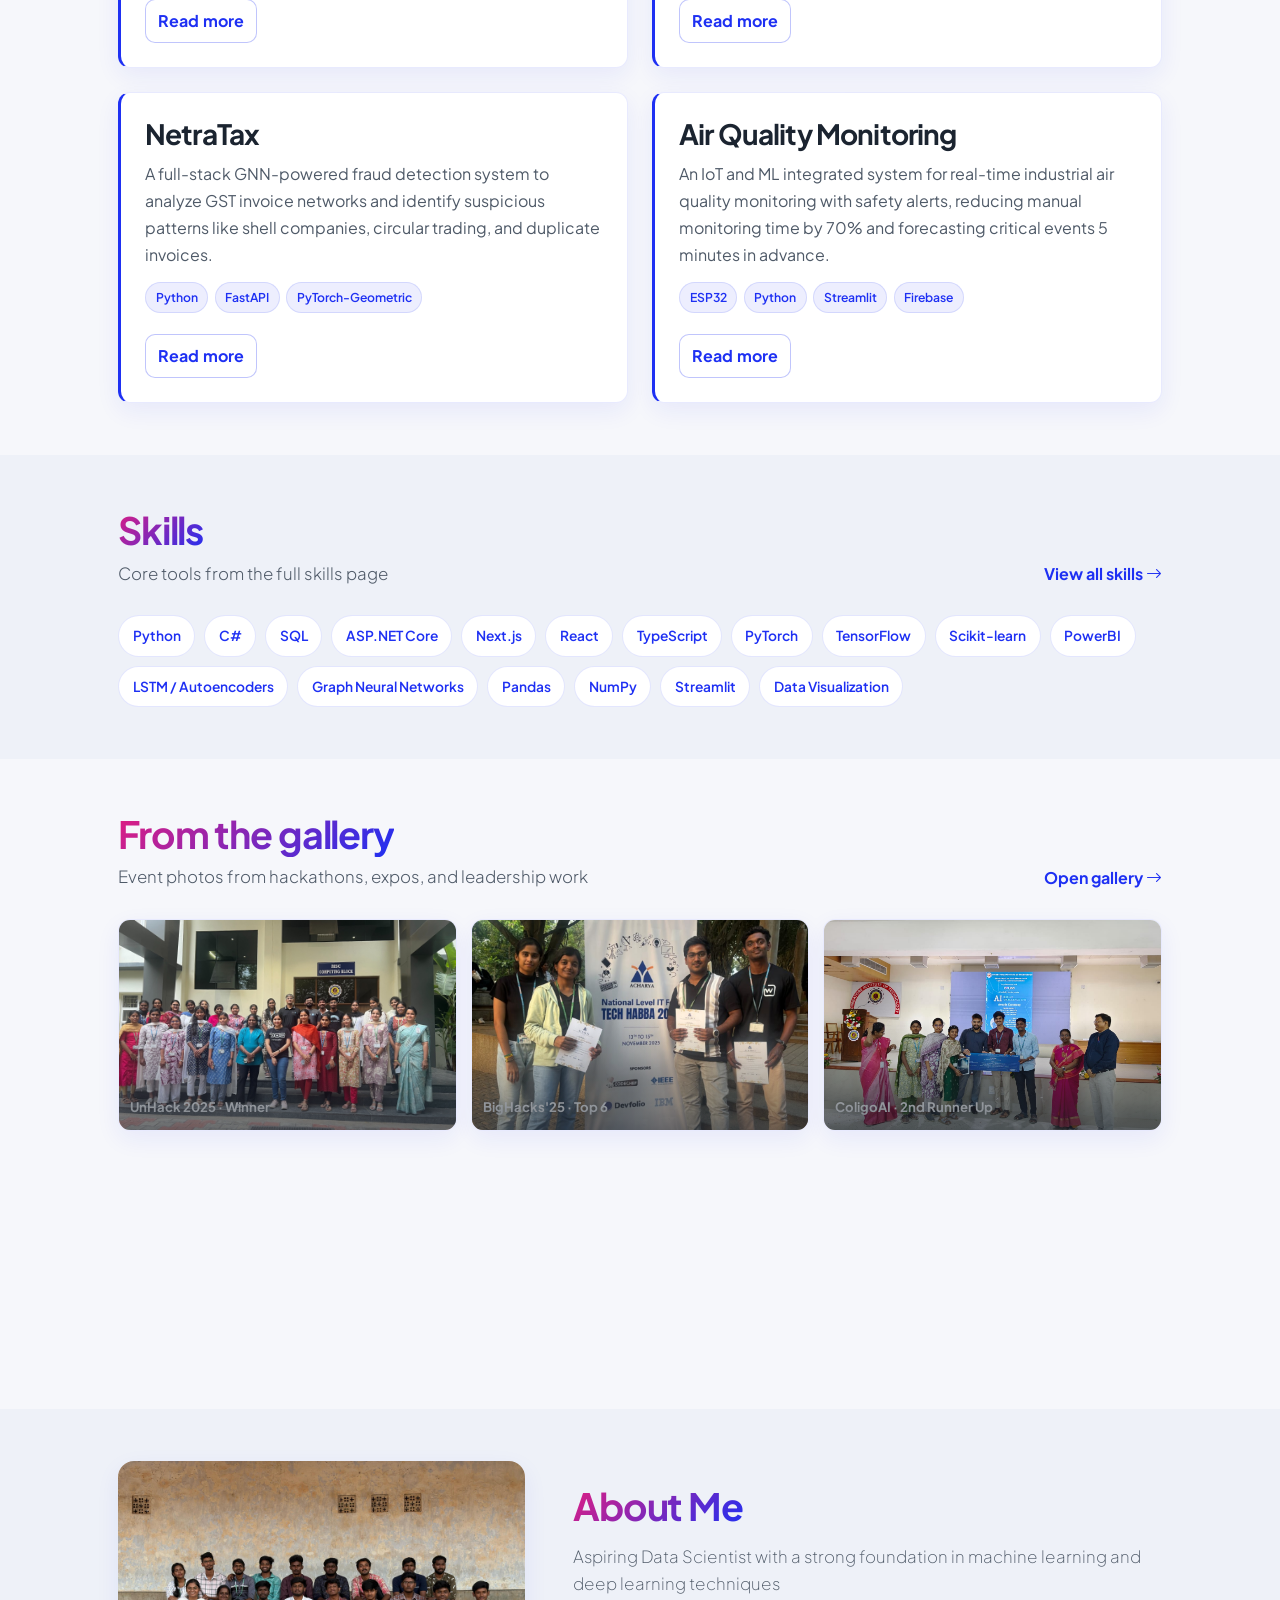
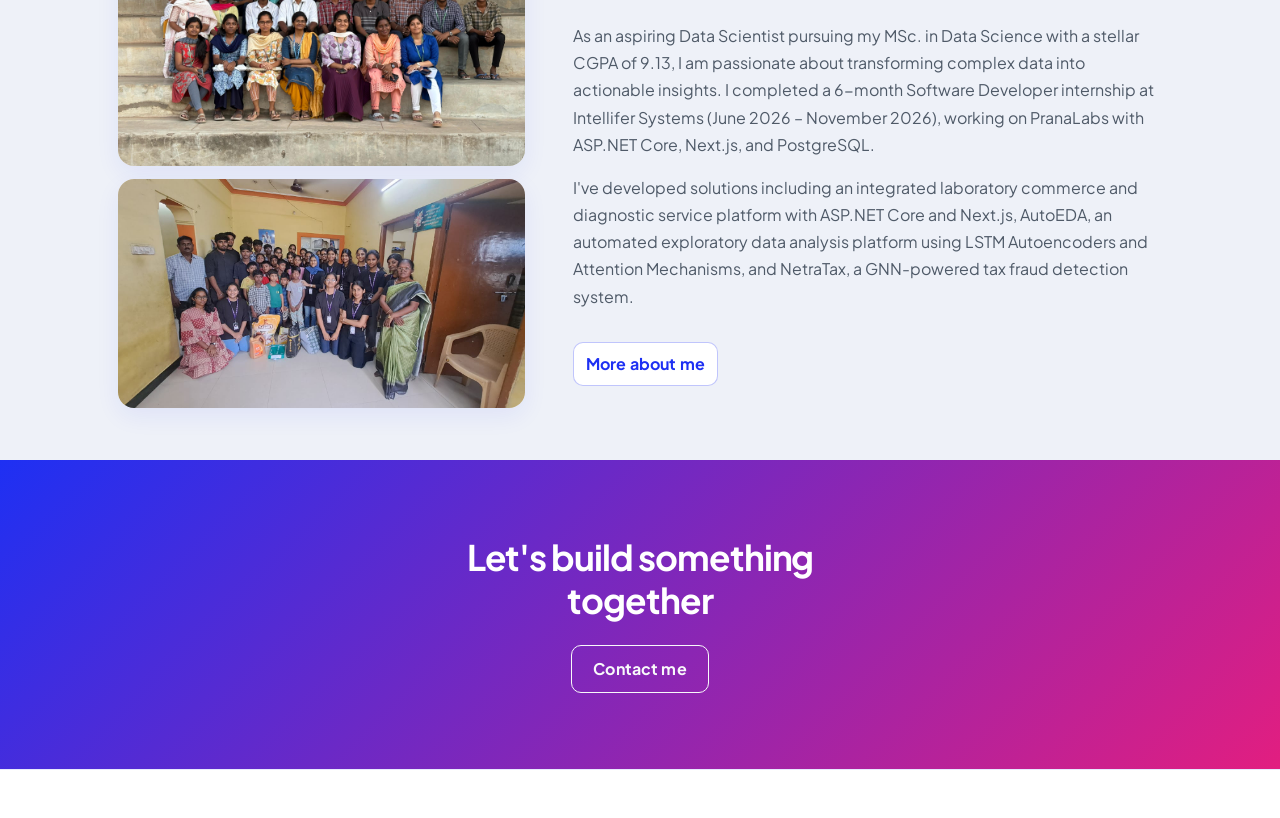
==== commit 820b294b: "Make the back-to-top button always visible on every page. Co-authored-by: Cursor <cursoragent@cursor" ====
--- a/index.html
+++ b/index.html
@@ -17,7 +17,7 @@
         <link href="https://cdn.jsdelivr.net/npm/bootstrap-icons@1.8.1/font/bootstrap-icons.css" rel="stylesheet" />
         <!-- Core theme CSS (includes Bootstrap)-->
         <link href="css/styles.css" rel="stylesheet" />
-        <link href="css/enhance.css?v=9" rel="stylesheet" />
+        <link href="css/enhance.css?v=12" rel="stylesheet" />
     </head>
     <body class="d-flex flex-column h-100">
         <main class="flex-shrink-0">
@@ -315,6 +315,7 @@
         <script src="https://cdn.jsdelivr.net/npm/bootstrap@5.2.3/dist/js/bootstrap.bundle.min.js"></script>
         <!-- Core theme JS-->
         <script src="js/scripts.js"></script>
-        <script src="js/enhance.js?v=3"></script>
+                <button type="button" class="back-to-top" aria-label="Back to top" title="Back to top"><svg viewBox="0 0 16 16" aria-hidden="true" focusable="false"><path d="M8 3.21l4.65 4.65a.75.75 0 0 1-1.06 1.06L8.75 5.44V12.5a.75.75 0 0 1-1.5 0V5.44L4.41 8.92a.75.75 0 1 1-1.06-1.06L8 3.21z"/></svg></button>
+        <script src="js/enhance.js?v=5"></script>
     </body>
 </html>
--- a/css/enhance.css
+++ b/css/enhance.css
@@ -22,7 +22,7 @@
 
 html {
   scroll-behavior: smooth;
-  overflow-x: hidden;
+  overflow-x: clip;
   -webkit-text-size-adjust: 100%;
 }
 
@@ -30,7 +30,7 @@
   color: var(--text);
   background-color: var(--background);
   line-height: 1.7;
-  overflow-x: hidden;
+  overflow-x: clip;
   overflow-wrap: break-word;
   min-height: 100vh;
   min-height: 100dvh;
@@ -153,38 +153,41 @@
 }
 
 .back-to-top {
-  position: fixed;
-  right: max(1rem, 2vw);
-  bottom: max(1rem, 2.5vw);
-  z-index: 1050;
-  width: 2.85rem;
-  height: 2.85rem;
-  display: inline-flex;
+  position: fixed !important;
+  right: max(1rem, env(safe-area-inset-right, 0px) + 1rem);
+  bottom: max(1rem, env(safe-area-inset-bottom, 0px) + 1rem);
+  z-index: 2147483000 !important;
+  width: 3.15rem;
+  height: 3.15rem;
+  display: inline-flex !important;
   align-items: center;
   justify-content: center;
   border: 0;
   border-radius: 999px;
-  color: #fff;
-  background: linear-gradient(135deg, var(--primary) 0%, var(--secondary) 100%);
-  box-shadow: 0 10px 24px rgba(30, 48, 243, 0.28);
-  opacity: 0;
-  visibility: hidden;
-  pointer-events: none;
-  transform: translateY(10px);
-  transition: opacity var(--transition), transform var(--transition), visibility var(--transition), box-shadow var(--transition);
-}
-
-.back-to-top.is-visible {
-  opacity: 1;
-  visibility: visible;
-  pointer-events: auto;
-  transform: translateY(0);
+  color: #fff !important;
+  font-size: 1.2rem;
+  line-height: 1;
+  cursor: pointer;
+  background: linear-gradient(135deg, #1e30f3 0%, #e21e80 100%) !important;
+  box-shadow: 0 10px 24px rgba(30, 48, 243, 0.32);
+  opacity: 1 !important;
+  visibility: visible !important;
+  pointer-events: auto !important;
+  transform: none;
+  transition: box-shadow var(--transition), transform var(--transition);
+}
+
+.back-to-top svg {
+  width: 1.2rem;
+  height: 1.2rem;
+  display: block;
+  fill: currentColor;
 }
 
 .back-to-top:hover,
 .back-to-top:focus-visible {
-  color: #fff;
-  box-shadow: 0 14px 28px rgba(226, 30, 128, 0.28);
+  color: #fff !important;
+  box-shadow: 0 14px 28px rgba(226, 30, 128, 0.32);
   transform: translateY(-2px);
 }
 
@@ -798,6 +801,47 @@
   letter-spacing: 0.04em;
 }
 
+.role-card {
+  padding: clamp(1.15rem, 2.8vw, 1.7rem) !important;
+}
+
+.role-head {
+  margin-bottom: 0.95rem;
+  padding-bottom: 0.85rem;
+  border-bottom: 1px solid var(--border);
+}
+
+.role-title {
+  font-size: clamp(1.05rem, 2vw, 1.2rem);
+  font-weight: 800;
+  color: var(--text);
+  line-height: 1.3;
+  margin: 0.2rem 0 0.15rem;
+}
+
+.role-meta {
+  color: var(--muted-text);
+  font-size: 0.92rem;
+  font-weight: 500;
+}
+
+.role-body {
+  color: var(--muted-text);
+}
+
+.role-body > p:last-child,
+.role-body > ul:last-child {
+  margin-bottom: 0;
+}
+
+.role-body ul {
+  margin-top: 0.65rem;
+}
+
+.role-body li + li {
+  margin-top: 0.4rem;
+}
+
 /* ---------- Project cards ---------- */
 .project-card {
   border-left: 3px solid var(--primary) !important;
@@ -1411,10 +1455,10 @@
   }
 
   .back-to-top,
-  .back-to-top.is-visible,
   .back-to-top:hover,
   .back-to-top:focus-visible {
     transform: none !important;
+    transition: none !important;
   }
 
   .card:hover,
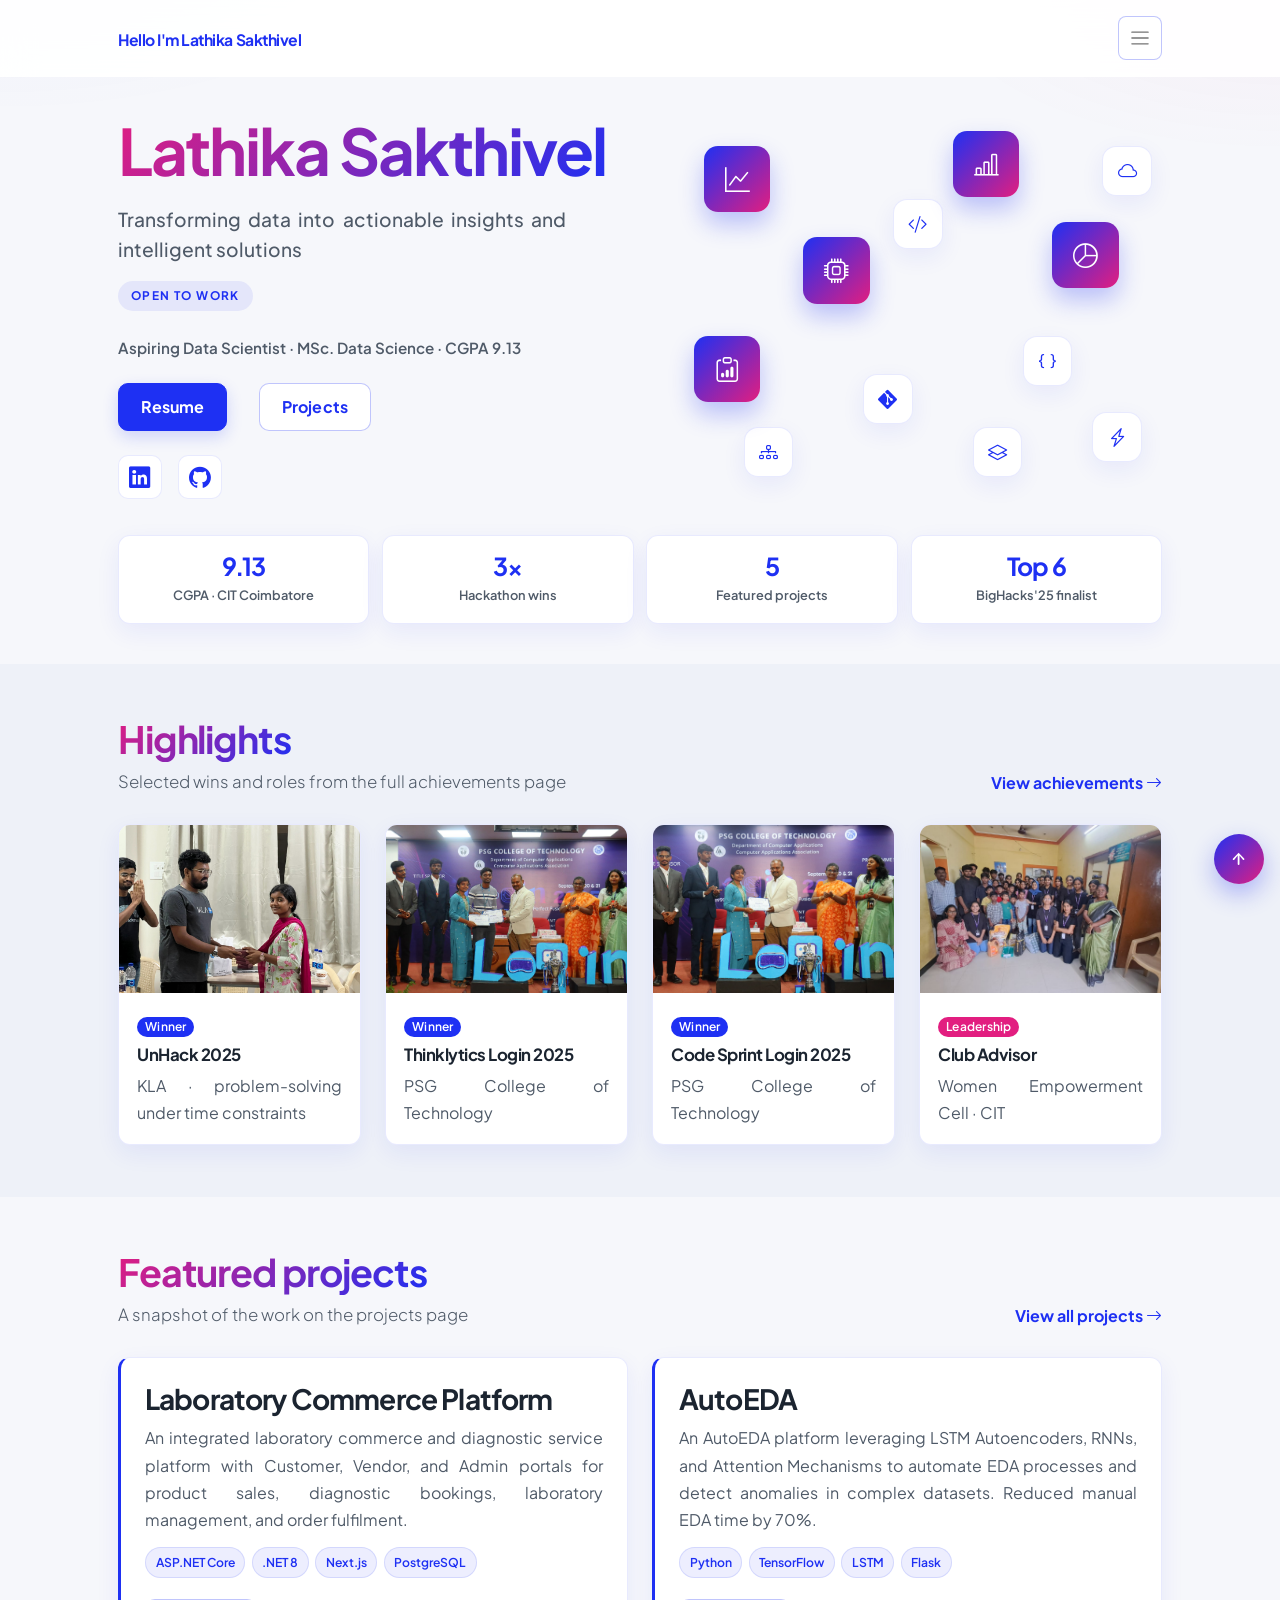
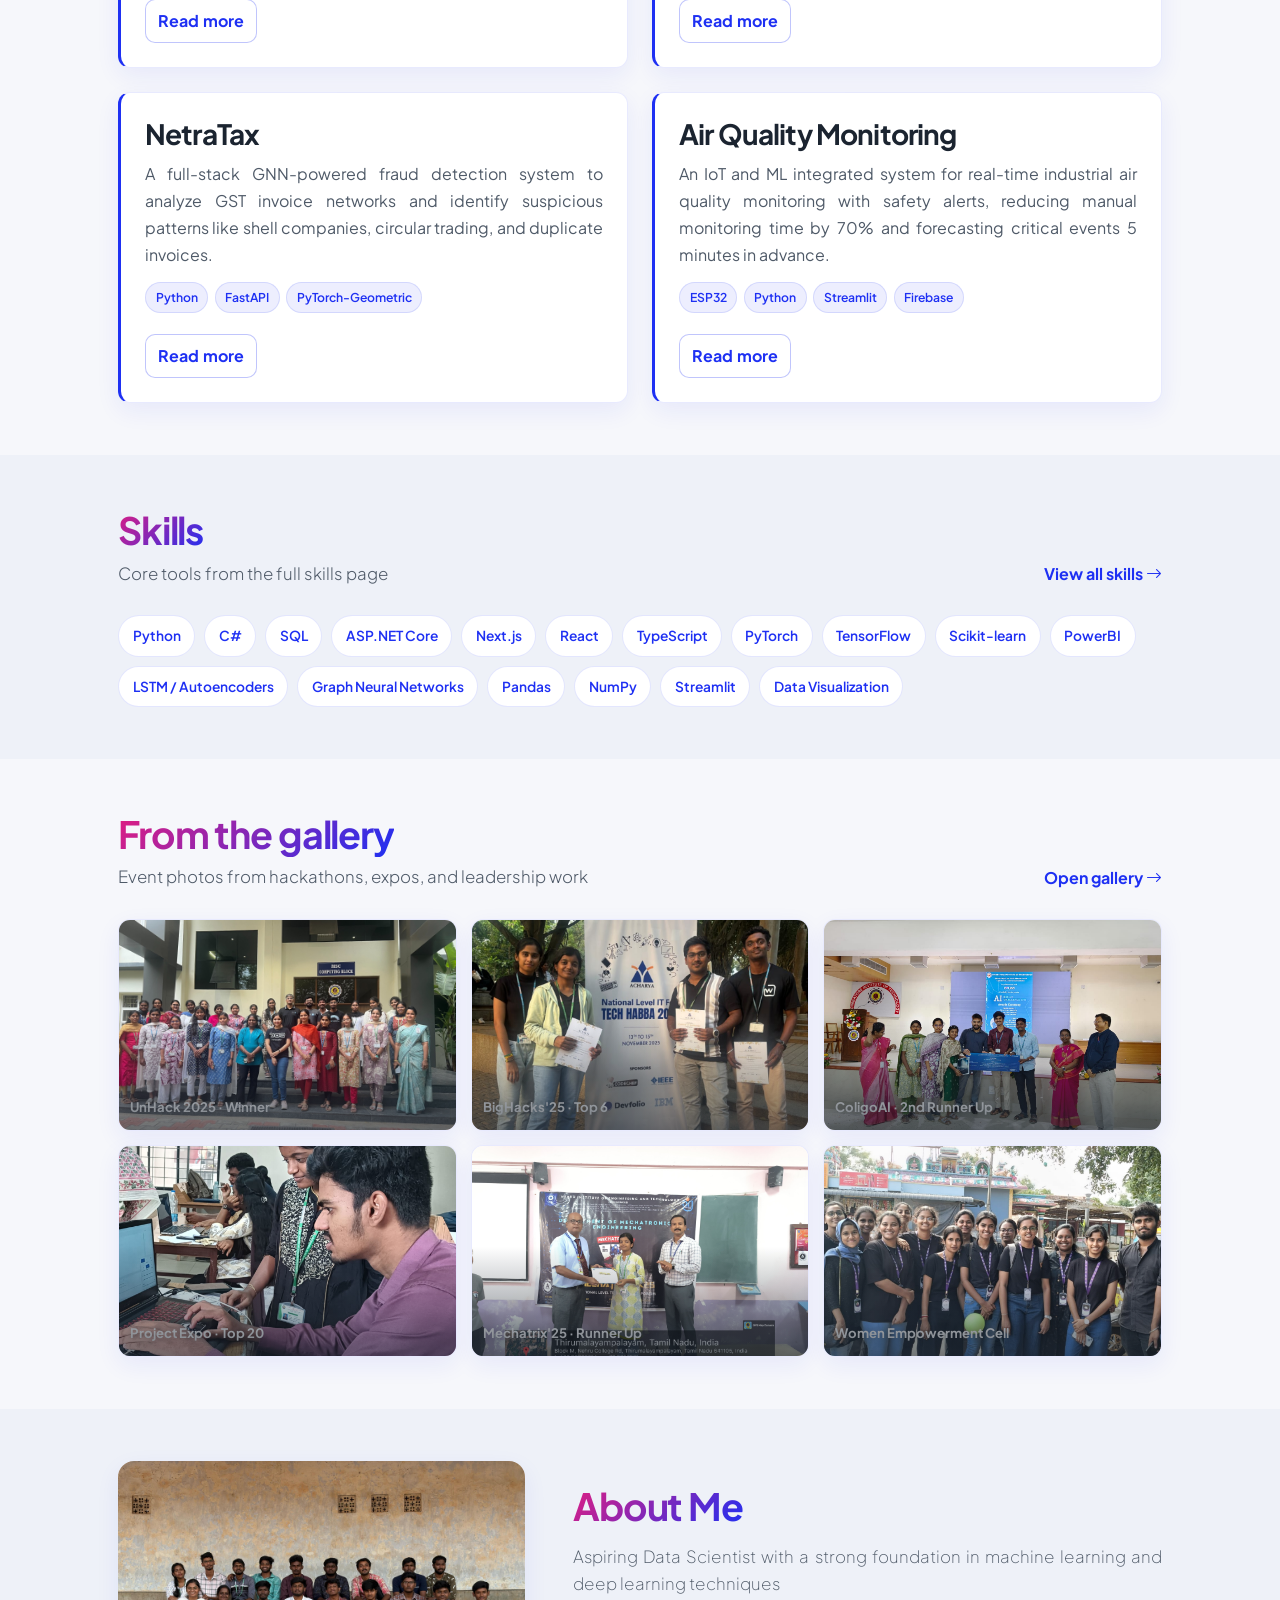
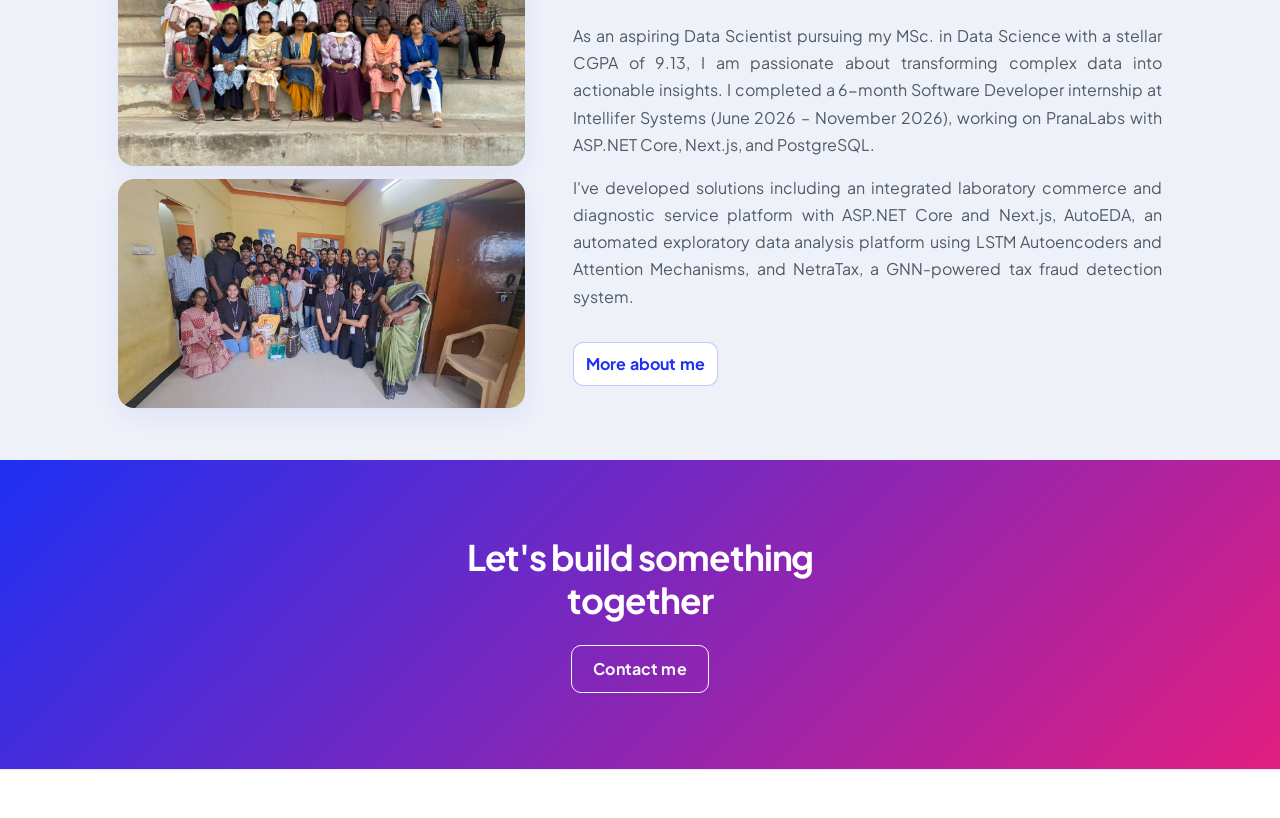
==== commit b7eebe6f: "Neaten mobile hero icons into a grid and justify paragraph text. Co-authored-by: Cursor <cursoragent" ====
--- a/index.html
+++ b/index.html
@@ -17,7 +17,7 @@
         <link href="https://cdn.jsdelivr.net/npm/bootstrap-icons@1.8.1/font/bootstrap-icons.css" rel="stylesheet" />
         <!-- Core theme CSS (includes Bootstrap)-->
         <link href="css/styles.css" rel="stylesheet" />
-        <link href="css/enhance.css?v=12" rel="stylesheet" />
+        <link href="css/enhance.css?v=13" rel="stylesheet" />
     </head>
     <body class="d-flex flex-column h-100">
         <main class="flex-shrink-0">
--- a/css/enhance.css
+++ b/css/enhance.css
@@ -75,6 +75,21 @@
 
 p {
   color: var(--muted-text);
+  text-align: justify;
+  text-justify: inter-word;
+  hyphens: auto;
+}
+
+.about-copy p,
+.role-body p,
+.role-body,
+.card-text,
+.project-card p,
+.card .col-lg-8,
+.card .col-lg-8 div {
+  text-align: justify;
+  text-justify: inter-word;
+  hyphens: auto;
 }
 
 .lead {
@@ -82,6 +97,14 @@
   line-height: 1.6;
   font-size: clamp(1rem, 1.4vw, 1.05rem);
   max-width: 40rem;
+  text-align: justify;
+  text-justify: inter-word;
+  hyphens: auto;
+}
+
+.hero-kicker,
+.hero-copy .status-pill {
+  text-align: inherit;
 }
 
 .text-center:not(.text-lg-start) .lead {
@@ -1073,6 +1096,13 @@
   max-width: 38rem;
 }
 
+.home-hero .hero-copy .fs-3 {
+  text-align: justify;
+  text-justify: inter-word;
+  hyphens: auto;
+  max-width: 28rem;
+}
+
 .home-hero h1.display-3 {
   font-size: clamp(1.55rem, 6.5vw, 4rem);
 }
@@ -1324,8 +1354,40 @@
   }
 
   .hero-float {
-    min-height: 280px;
-    margin-top: 0.35rem;
+    min-height: 0;
+    margin-top: 1rem;
+    display: grid;
+    grid-template-columns: repeat(4, minmax(0, 1fr));
+    gap: 0.7rem;
+    justify-items: center;
+    align-items: center;
+    max-width: 22rem;
+    margin-inline: auto;
+  }
+
+  .float-icon,
+  .float-icon.is-data {
+    position: static !important;
+    left: auto !important;
+    top: auto !important;
+    width: 3.15rem;
+    height: 3.15rem;
+    font-size: 1.15rem;
+    margin: 0;
+    animation: none;
+  }
+
+  .float-icon.is-data {
+    width: 3.35rem;
+    height: 3.35rem;
+    font-size: 1.25rem;
+  }
+
+  .float-icon.d9,
+  .float-icon.d10,
+  .float-icon.d11,
+  .float-icon.d12 {
+    display: none !important;
   }
 
   .hero-stats {
@@ -1367,16 +1429,23 @@
 
 @media (max-width: 575.98px) {
   .hero-float {
-    min-height: 220px;
-  }
-
-  .float-icon.d3 { left: 70%; top: 18%; }
-  .float-icon.d7,
-  .float-icon.d8,
-  .float-icon.d10,
-  .float-icon.d11,
-  .float-icon.d12 {
-    display: none !important;
+    grid-template-columns: repeat(4, minmax(0, 1fr));
+    gap: 0.55rem;
+    max-width: 18.5rem;
+  }
+
+  .float-icon,
+  .float-icon.is-data {
+    width: 2.85rem;
+    height: 2.85rem;
+    font-size: 1.05rem;
+    border-radius: 12px;
+  }
+
+  .float-icon.is-data {
+    width: 3rem;
+    height: 3rem;
+    font-size: 1.12rem;
   }
 
   .home-gallery,
